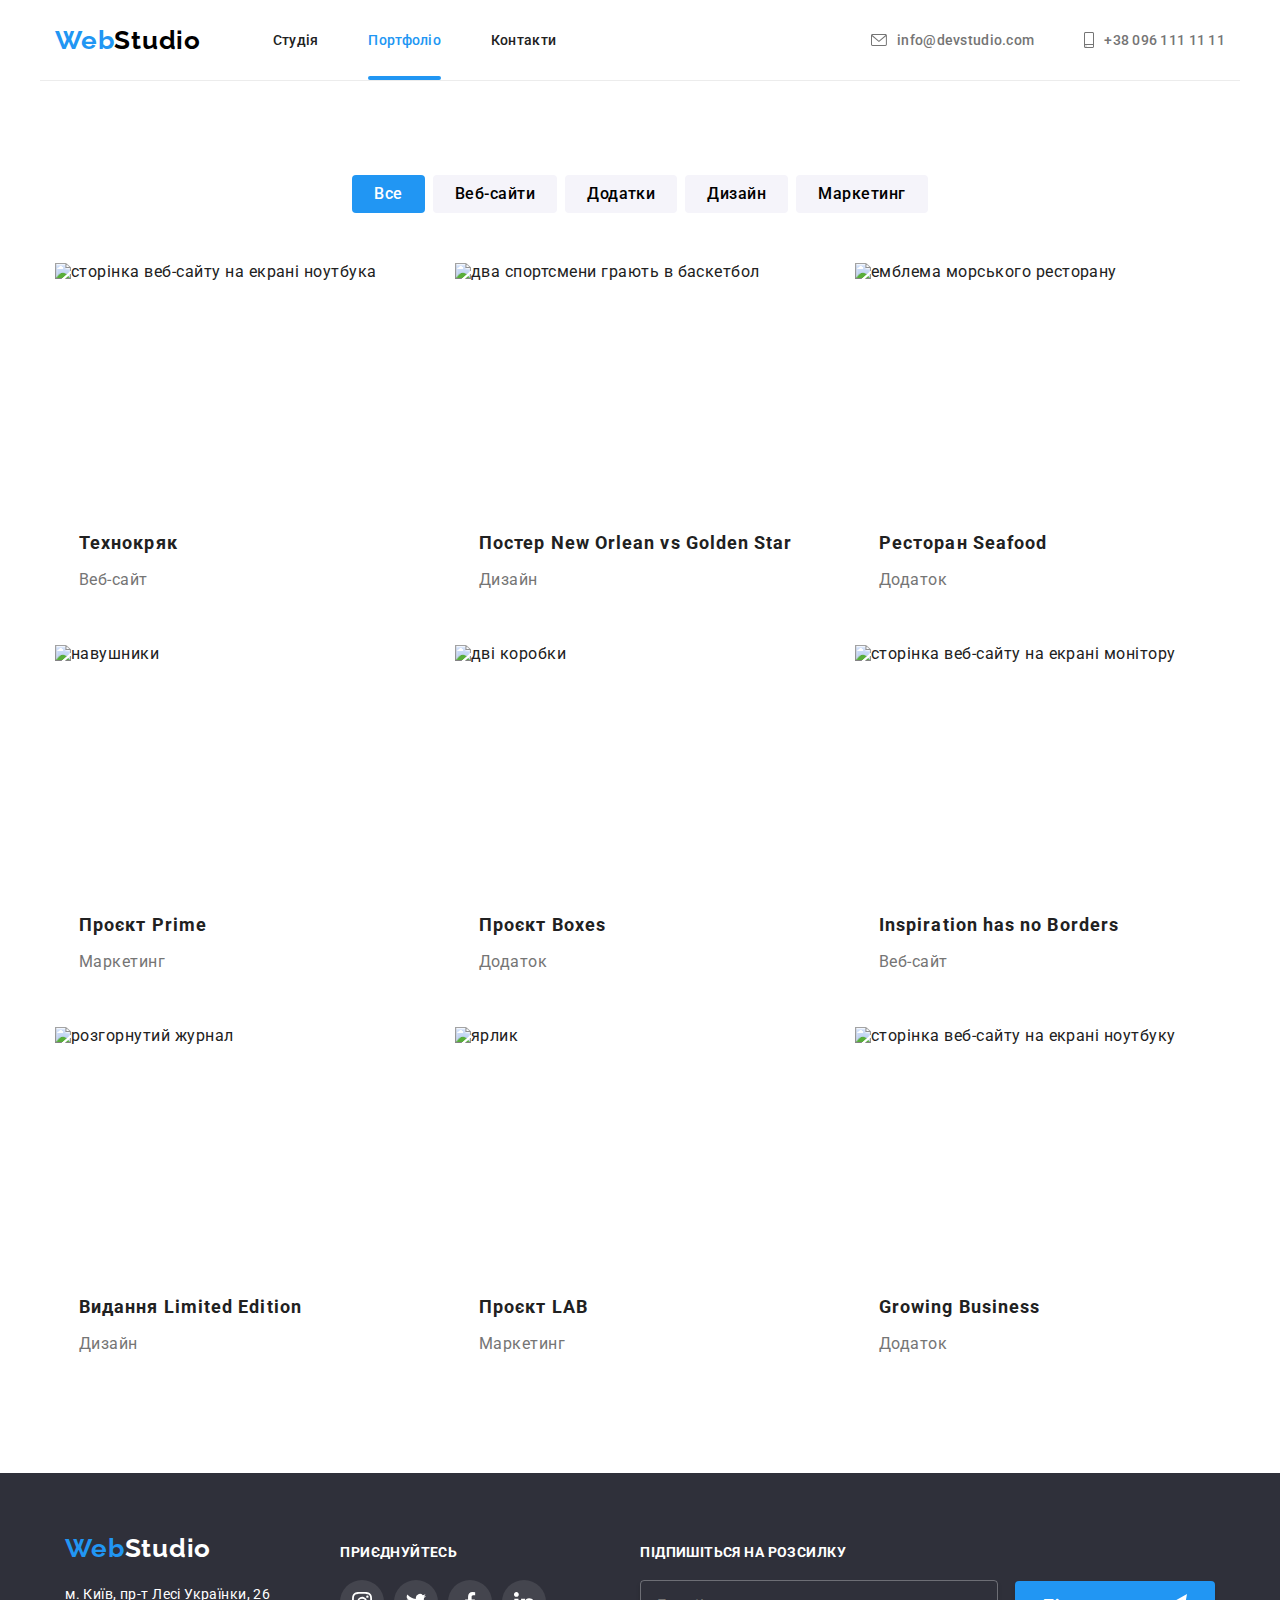
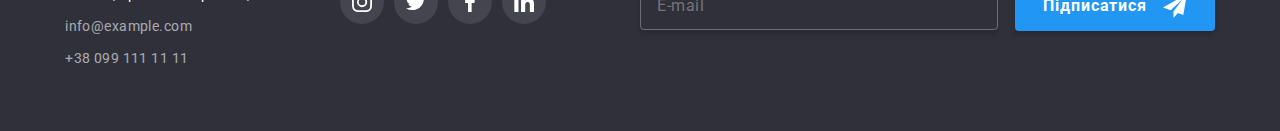
==== portfolio.html @ 99359750 "add mobile menu" ====
<!DOCTYPE html>
<html lang="uk">
  <head>
    <meta charset="UTF-8" />
    <meta http-equiv="X-UA-Compatible" content="IE=edge" />
    <meta name="viewport" content="width=device-width, initial-scale=1.0" />

    <link rel="preconnect" href="https://fonts.googleapis.com" />
    <link rel="preconnect" href="https://fonts.gstatic.com" crossorigin />
    <link
      href="https://fonts.googleapis.com/css2?family=Raleway:wght@700&family=Roboto:wght@400;500;700;900&display=swap"
      rel="stylesheet"
    />

    <link rel="stylesheet" href="./css/main.min.css" />

    <title>Portfolio</title>
  </head>

  <body>
    <header>
      <div class="container header">
        <a class="logo header__logo" href="./index.html"
          ><span class="logo__span">Web</span>Studio</a
        >

        <div class="menu-container" id="menu-container" data-menu>
          <nav class="header-nav">
            <ul class="header-nav__list">
              <li class="header-nav__item">
                <a class="header-link" href="./index.html">Студія</a>
              </li>
              <li class="header-nav__item">
                <a class="header-link header-link--current-page" href="./portfolio.html"
                  >Портфоліо</a
                >
              </li>
              <li class="header-nav__item"><a class="header-link" href="#">Контакти</a></li>
            </ul>
          </nav>

          <ul class="header-contacts">
            <li class="header-contacts__item">
              <a class="header-link header-link__header-contacts" href="mailto:info@devstudio.com">
                <svg class="header-contacts__icon" aria-hidden="true">
                  <use href="./images/icons.svg#icon-envelope"></use>
                </svg>
                info@devstudio.com</a
              >
            </li>
            <li class="header-contacts__item">
              <a class="header-link header-link__header-contacts" href="tel:+380961111111">
                <svg
                  class="header-contacts__icon header-contacts__icon--smartfone"
                  aria-hidden="true"
                >
                  <use href="./images/icons.svg#icon-smartphone"></use>
                </svg>
                +38 096 111 11 11</a
              >
            </li>
          </ul>

          <div class="header-socials">
            <a class="header-socials__link" href="https://www.instagram.com/">Instagram</a>
            <a class="header-socials__link" href="https://twitter.com/">Twitter</a>
            <a class="header-socials__link" href="https://www.facebook.com/">Facebook</a>
            <a class="header-socials__link" href="https://www.linkedin.com/">LinkedIn</a>
          </div>
        </div>

        <button
          type="button"
          class="menu-button"
          aria-label="перемикач мобільного меню"
          aria-controls="menu-container"
          aria-expanded="false"
          data-menu-button
        >
          <svg width="40" height="40">
            <use class="icon-menu" href="./images/icons.svg#icon-menu"></use>
            <use class="icon-cross" href="./images/icons.svg#icon-cross"></use>
          </svg>
        </button>
      </div>
    </header>

    <main>
      <!-- cases -->
      <section class="section cases">
        <div class="container">
          <h1 class="visually-hidden">Галерея проектів</h1>

          <ul class="btn-grid">
            <li class="btn-grid__item">
              <button class="btn btn__start" type="button">Все</button>
            </li>
            <li class="btn-grid__item">
              <button type="button" class="btn">Веб-сайти</button>
            </li>
            <li class="btn-grid__item">
              <button type="button" class="btn">Додатки</button>
            </li>
            <li class="btn-grid__item"><button type="button" class="btn">Дизайн</button></li>
            <li class="btn-grid__item">
              <button type="button" class="btn">Маркетинг</button>
            </li>
          </ul>

          <ul class="cases-grid">
            <li class="cases-grid__item">
              <a href="#" class="case__link">
                <div class="case__thumb">
                  <img
                    src="./images/cases/case-1.jpg"
                    alt="сторінка веб-сайту на екрані ноутбука"
                    width="450"
                    height="294"
                  />
                  <div class="case__description">
                    <p class="case__description-text">
                      Ресурс пропонує комплексні пропозиції з різним рівнем функціоналу та сервісів.
                      Все це дозволить відвідувачу отримати вичерпні відомості про компанію чи
                      приватну особу.
                    </p>
                  </div>
                </div>
                <h2 class="case__title">Технокряк</h2>
                <p class="case__category">Веб-сайт</p>
              </a>
            </li>

            <li class="cases-grid__item">
              <a href="#" class="case__link">
                <div class="case__thumb">
                  <img
                    src="./images/cases/case-2.jpg"
                    alt="два спортсмени грають в баскетбол"
                    width="450"
                    height="294"
                  />
                  <div class="case__description">
                    <p class="case__description-text">
                      Ресурс пропонує комплексні пропозиції з різним рівнем функціоналу та сервісів.
                      Все це дозволить відвідувачу отримати вичерпні відомості про компанію чи
                      приватну особу.
                    </p>
                  </div>
                </div>
                <h2 class="case__title">Постер New Orlean vs Golden Star</h2>
                <p class="case__category">Дизайн</p>
              </a>
            </li>

            <li class="cases-grid__item">
              <a href="#" class="case__link">
                <div class="case__thumb">
                  <img
                    src="./images/cases/case-3.jpg"
                    alt="емблема морського ресторану"
                    width="450"
                    height="294"
                  />
                  <div class="case__description">
                    <p class="case__description-text">
                      Ресурс пропонує комплексні пропозиції з різним рівнем функціоналу та сервісів.
                      Все це дозволить відвідувачу отримати вичерпні відомості про компанію чи
                      приватну особу.
                    </p>
                  </div>
                </div>
                <h2 class="case__title">Ресторан Seafood</h2>
                <p class="case__category">Додаток</p>
              </a>
            </li>

            <li class="cases-grid__item">
              <a href="#" class="case__link">
                <div class="case__thumb">
                  <img src="./images/cases/case-4.jpg" alt="навушники" width="450" height="294" />
                  <div class="case__description">
                    <p class="case__description-text">
                      Ресурс пропонує комплексні пропозиції з різним рівнем функціоналу та сервісів.
                      Все це дозволить відвідувачу отримати вичерпні відомості про компанію чи
                      приватну особу.
                    </p>
                  </div>
                </div>
                <h2 class="case__title">Проєкт Prime</h2>
                <p class="case__category">Маркетинг</p>
              </a>
            </li>

            <li class="cases-grid__item">
              <a href="#" class="case__link">
                <div class="case__thumb">
                  <img src="./images/cases/case-5.jpg" alt="дві коробки" width="450" height="294" />
                  <div class="case__description">
                    <p class="case__description-text">
                      Ресурс пропонує комплексні пропозиції з різним рівнем функціоналу та сервісів.
                      Все це дозволить відвідувачу отримати вичерпні відомості про компанію чи
                      приватну особу.
                    </p>
                  </div>
                </div>
                <h2 class="case__title">Проєкт Boxes</h2>
                <p class="case__category">Додаток</p>
              </a>
            </li>

            <li class="cases-grid__item">
              <a href="#" class="case__link">
                <div class="case__thumb">
                  <img
                    src="./images/cases/case-6.jpg"
                    alt="сторінка веб-сайту на екрані монітору"
                    width="450"
                    height="294"
                  />
                  <div class="case__description">
                    <p class="case__description-text">
                      Ресурс пропонує комплексні пропозиції з різним рівнем функціоналу та сервісів.
                      Все це дозволить відвідувачу отримати вичерпні відомості про компанію чи
                      приватну особу.
                    </p>
                  </div>
                </div>
                <h2 class="case__title">Inspiration has no Borders</h2>
                <p class="case__category">Веб-сайт</p>
              </a>
            </li>

            <li class="cases-grid__item">
              <a href="#" class="case__link">
                <div class="case__thumb">
                  <img
                    src="./images/cases/case-7.jpg"
                    alt="розгорнутий журнал"
                    width="450"
                    height="294"
                  />
                  <div class="case__description">
                    <p class="case__description-text">
                      Ресурс пропонує комплексні пропозиції з різним рівнем функціоналу та сервісів.
                      Все це дозволить відвідувачу отримати вичерпні відомості про компанію чи
                      приватну особу.
                    </p>
                  </div>
                </div>
                <h2 class="case__title">Видання Limited Edition</h2>
                <p class="case__category">Дизайн</p>
              </a>
            </li>

            <li class="cases-grid__item">
              <a href="#" class="case__link">
                <div class="case__thumb">
                  <img src="./images/cases/case-8.jpg" alt="ярлик" width="450" height="294" />
                  <div class="case__description">
                    <p class="case__description-text">
                      Ресурс пропонує комплексні пропозиції з різним рівнем функціоналу та сервісів.
                      Все це дозволить відвідувачу отримати вичерпні відомості про компанію чи
                      приватну особу.
                    </p>
                  </div>
                </div>
                <h2 class="case__title">Проєкт LAB</h2>
                <p class="case__category">Маркетинг</p>
              </a>
            </li>

            <li class="cases-grid__item">
              <a href="#" class="case__link">
                <div class="case__thumb">
                  <img
                    src="./images/cases/case-9.jpg"
                    alt="сторінка веб-сайту на екрані ноутбуку"
                    width="450"
                    height="294"
                  />
                  <div class="case__description">
                    <p class="case__description-text">
                      Ресурс пропонує комплексні пропозиції з різним рівнем функціоналу та сервісів.
                      Все це дозволить відвідувачу отримати вичерпні відомості про компанію чи
                      приватну особу.
                    </p>
                  </div>
                </div>
                <h2 class="case__title">Growing Business</h2>
                <p class="case__category">Додаток</p>
              </a>
            </li>
          </ul>
        </div>
      </section>
    </main>

    <footer class="footer">
      <div class="container footer-flex">
        <div class="footer-contacts__wrapper">
          <a class="logo footer__logo" href="./index.html"
            ><span class="logo__span">Web</span>Studio</a
          >

          <address class="footer-contacts">
            <ul class="footer-contacts__list">
              <li>
                <a
                  class="footer-contacts__link--address"
                  href="https://goo.gl/maps/piqngm7oDQpEDh6u6"
                  target="_blank"
                  rel="noopener nofollow noreferrer"
                  >м. Київ, пр-т Лесі Українки, 26</a
                >
              </li>

              <li class="footer-contacts__item">
                <a class="footer-contacts__link" href="mailto:info@example.com">info@example.com</a>
              </li>

              <li class="footer-contacts__item">
                <a class="footer-contacts__link" href="tel:+380991111111">+38 099 111 11 11</a>
              </li>
            </ul>
          </address>
        </div>

        <div>
          <p class="socials__text">приєднуйтесь</p>
          <ul class="socials">
            <li class="socials__item">
              <a href="#" class="socials__link socials__link--footer">
                <svg class="socials__icon socials__icon--footer" aria-label="instagram">
                  <use href="./images/icons.svg#icon-1-instagram"></use>
                </svg>
              </a>
            </li>

            <li class="socials__item">
              <a href="#" class="socials__link socials__link--footer">
                <svg class="socials__icon socials__icon--footer" aria-label="twitter">
                  <use href="./images/icons.svg#icon-2-twitter"></use>
                </svg>
              </a>
            </li>

            <li class="socials__item">
              <a href="#" class="socials__link socials__link--footer">
                <svg class="socials__icon socials__icon--footer" aria-label="facebook">
                  <use href="./images/icons.svg#icon-3-facebook"></use>
                </svg>
              </a>
            </li>

            <li class="socials__item">
              <a href="#" class="socials__link socials__link--footer">
                <svg class="socials__icon socials__icon--footer" aria-label="linkedin">
                  <use href="./images/icons.svg#icon-4-linkedin"></use>
                </svg>
              </a>
            </li>
          </ul>
        </div>

        <form name="signup-form" class="signup-form">
          <p class="signup-form__caption">Підпишіться на розсилку</p>
          <label>
            <input class="signup-form__input" type="email" name="email" placeholder="E-mail" />
          </label>
          <button class="signup-form__button" type="submit">
            Підписатися
            <svg class="signup-form__button-svg" width="24" height="24">
              <use href="./images/icons.svg#icon-send"></use>
            </svg>
          </button>
        </form>
      </div>
    </footer>
    <script src="./js/menu.js"></script>
  </body>
</html>
---- css/main.min.css ----
.visually-hidden{position:absolute;width:1px;height:1px;margin:-1px;border:0;padding:0;white-space:nowrap;-webkit-clip-path:inset(100%);clip-path:inset(100%);clip:rect(0 0 0 0);overflow:hidden}/*! modern-normalize v1.1.0 | MIT License | https://github.com/sindresorhus/modern-normalize */*,::before,::after{-webkit-box-sizing:border-box;box-sizing:border-box}html{line-height:1.15;-webkit-text-size-adjust:100%;-moz-tab-size:4;-o-tab-size:4;tab-size:4}body{margin:0;font-family:system-ui,-apple-system,"Segoe UI",Roboto,Helvetica,Arial,sans-serif,"Apple Color Emoji","Segoe UI Emoji"}hr{height:0;color:inherit}abbr[title]{-webkit-text-decoration:underline dotted;text-decoration:underline dotted}b,strong{font-weight:bolder}code,kbd,samp,pre{font-family:ui-monospace,SFMono-Regular,Consolas,"Liberation Mono",Menlo,monospace;font-size:1em}small{font-size:80%}sub,sup{font-size:75%;line-height:0;position:relative;vertical-align:baseline}sub{bottom:-0.25em}sup{top:-0.5em}table{text-indent:0;border-color:inherit}button,input,optgroup,select,textarea{font-family:inherit;font-size:100%;line-height:1.15;margin:0}button,select{text-transform:none}button,[type=button],[type=reset],[type=submit]{-webkit-appearance:button}::-moz-focus-inner{border-style:none;padding:0}:-moz-focusring{outline:1px dotted ButtonText}:-moz-ui-invalid{box-shadow:none}legend{padding:0}progress{vertical-align:baseline}::-webkit-inner-spin-button,::-webkit-outer-spin-button{height:auto}[type=search]{-webkit-appearance:textfield;outline-offset:-2px}::-webkit-search-decoration{-webkit-appearance:none}::-webkit-file-upload-button{-webkit-appearance:button;font:inherit}summary{display:list-item}html{-webkit-box-sizing:border-box;box-sizing:border-box}*,*::after,*::before{-webkit-box-sizing:inherit;box-sizing:inherit}h1,h2,h3,h4,h5,h6,p{margin-top:0}ul{list-style:none;padding-left:0;margin:0}a{text-decoration:none;color:inherit}img{display:block;max-width:100%;height:auto}address{font-style:normal}body{font-family:"Roboto",sans-serif;font-size:16px;font-weight:400;line-height:1.17;letter-spacing:.03em;color:#212121;background-color:#fff}.container{margin:0 auto;padding:0 15px}@media screen and (min-width: 480px){.container{width:480px}}@media screen and (min-width: 768px){.container{width:768px}}@media screen and (min-width: 1200px){.container{width:1200px}}@media screen and (max-width: 320){.container{overflow:auto}}.section{padding-top:60px;padding-bottom:60px}@media screen and (min-width: 1200px){.section{padding-top:94px;padding-bottom:94px}}.section__title{font-size:28px;font-weight:700;text-align:center;margin-bottom:50px}@media screen and (min-width: 1200px){.section__title{font-size:36px}}.backdrop{position:fixed;top:0;left:0;width:100%;height:100%;background-color:rgba(0,0,0,.2);opacity:1;-webkit-transform:scale(1);transform:scale(1);-webkit-transition:opacity 250ms cubic-bezier(0.4, 0, 0.2, 1),visibility 250ms cubic-bezier(0.4, 0, 0.2, 1),-webkit-transform 250ms cubic-bezier(0.4, 0, 0.2, 1);transition:opacity 250ms cubic-bezier(0.4, 0, 0.2, 1),visibility 250ms cubic-bezier(0.4, 0, 0.2, 1),-webkit-transform 250ms cubic-bezier(0.4, 0, 0.2, 1);transition:opacity 250ms cubic-bezier(0.4, 0, 0.2, 1),visibility 250ms cubic-bezier(0.4, 0, 0.2, 1),transform 250ms cubic-bezier(0.4, 0, 0.2, 1);transition:opacity 250ms cubic-bezier(0.4, 0, 0.2, 1),visibility 250ms cubic-bezier(0.4, 0, 0.2, 1),transform 250ms cubic-bezier(0.4, 0, 0.2, 1),-webkit-transform 250ms cubic-bezier(0.4, 0, 0.2, 1)}.backdrop.is-hidden{opacity:0;visibility:hidden;pointer-events:none;-webkit-transform:scale(0.9);transform:scale(0.9)}.modal{position:absolute;top:50%;left:50%;-webkit-transform:translate(-50%, -50%);transform:translate(-50%, -50%);height:581px;width:528px;border:1px solid rgba(0,0,0,.1);border-radius:4px;background-color:#fff}.modal__button-close{position:absolute;top:8px;right:8px;width:30px;height:30px;border:1px solid rgba(0,0,0,.1);border-radius:15px;background-color:rgba(0,0,0,0);cursor:pointer}.modal__button-close-icon{fill:#000}.modal__button-close:hover .modal__button-close-icon,.modal__button-close:focus .modal__button-close-icon{fill:#2196f3}.callback-form{padding:40px 39px 40px 41px}.callback-form__title{font-size:20px;font-weight:700;line-height:1.15;letter-spacing:.03em;text-align:center;margin-bottom:12px}.callback-form__input-label{display:block;margin-bottom:4px;font-size:12px;letter-spacing:.01em;color:#757575}.callback-form__input-wrapper{position:relative;margin-bottom:10px}.callback-form__input{display:block;height:40px;width:100%;border:1px solid rgba(33,33,33,.2);border-radius:4px;padding-left:42px;-webkit-transition:border-color 250ms cubic-bezier(0.4, 0, 0.2, 1);transition:border-color 250ms cubic-bezier(0.4, 0, 0.2, 1)}.callback-form__input:focus{border:1px solid #2196f3;outline:0}.callback-form__input:focus+.callback-form__input-icon{fill:#2196f3}.callback-form__input--textarea-comment{height:120px;width:100%;resize:none;padding:12px 16px;font-size:12px;letter-spacing:.01em;margin-bottom:20px}.callback-form__input-icon{position:absolute;top:50%;left:12px;width:18px;height:18px;-webkit-transform:translateY(-50%);transform:translateY(-50%);-webkit-transition:fill 250ms cubic-bezier(0.4, 0, 0.2, 1);transition:fill 250ms cubic-bezier(0.4, 0, 0.2, 1)}.callback-form__input-checkbox{position:absolute;width:1px;height:1px;margin:-1px;border:0;padding:0;white-space:nowrap;-webkit-clip-path:inset(100%);clip-path:inset(100%);clip:rect(0 0 0 0);overflow:hidden}.callback-form__user-consent-label{display:-webkit-box;display:-ms-flexbox;display:flex;-webkit-box-align:center;-ms-flex-align:center;align-items:center;-webkit-box-pack:center;-ms-flex-pack:center;justify-content:center;margin-bottom:30px;font-size:14px;line-height:1.71;letter-spacing:.03em}.callback-form__icon-check{display:inline-block;width:16px;height:15px;margin-right:7px;border-radius:2px;border:2px solid #212121;fill:rgba(0,0,0,0);-webkit-transition:background-color 250ms cubic-bezier(0.4, 0, 0.2, 1);transition:background-color 250ms cubic-bezier(0.4, 0, 0.2, 1)}.callback-form__input-checkbox:checked+.callback-form__icon-check{background-color:#2196f3;fill:#fff;border:0px}.callback-form__agreement-link{text-decoration:underline;color:#2196f3}.callback-form__button-submit{display:block;margin-left:auto;margin-right:auto;width:200px;height:50px;background:#2196f3;-webkit-box-shadow:0px 4px 4px rgba(0,0,0,.15);box-shadow:0px 4px 4px rgba(0,0,0,.15);border-radius:4px;border-width:0;color:#fff;font-weight:700;line-height:1.88;letter-spacing:.06em;cursor:pointer;-webkit-transition:background-color 250ms cubic-bezier(0.4, 0, 0.2, 1);transition:background-color 250ms cubic-bezier(0.4, 0, 0.2, 1)}.callback-form__button-submit:hover,.callback-form__button-submit:focus{background:#188ce8}.logo{font-family:"Raleway",sans-serif;font-weight:700;font-size:26px;letter-spacing:.03em}.logo__span{color:#2196f3}@media screen and (max-width: 1199px){.logo{font-size:24px}}.header__logo{color:#000;display:inline-block;padding-top:16px;padding-bottom:16px}.footer__logo{color:#fff}.socials{display:-webkit-box;display:-ms-flexbox;display:flex;-webkit-box-align:center;-ms-flex-align:center;align-items:center;-webkit-box-pack:center;-ms-flex-pack:center;justify-content:center;padding-bottom:30px}.socials__text{text-transform:uppercase;color:#fff;font-size:14px;font-weight:700;letter-spacing:.03em;margin-bottom:20px}.socials__item{width:44px;height:44px}.socials__item:not(:last-child){margin-right:10px}.socials__link{width:100%;height:100%;display:-webkit-box;display:-ms-flexbox;display:flex;-webkit-box-align:center;-ms-flex-align:center;align-items:center;-webkit-box-pack:center;-ms-flex-pack:center;justify-content:center;border-radius:50%;background-color:inherit;-webkit-transition-property:background-color;transition-property:background-color;-webkit-transition-duration:250ms;transition-duration:250ms;-webkit-transition-timing-function:cubic-bezier(0.4, 0, 0.2, 1);transition-timing-function:cubic-bezier(0.4, 0, 0.2, 1)}.socials__link:hover,.socials__link:focus{background-color:#2196f3}.socials__icon{width:44px;height:44px;fill:#afb1b8;-webkit-transition-property:fill;transition-property:fill;-webkit-transition-duration:250ms;transition-duration:250ms;-webkit-transition-timing-function:cubic-bezier(0.4, 0, 0.2, 1);transition-timing-function:cubic-bezier(0.4, 0, 0.2, 1)}.socials__link:hover .socials__icon,.socials__link:focus .socials__icon{fill:#fff}.socials__link--footer{background-color:rgba(255,255,255,.1)}.socials__icon--footer{fill:#fff}.header{display:-webkit-box;display:-ms-flexbox;display:flex;-webkit-box-align:center;-ms-flex-align:center;align-items:center;-webkit-box-pack:justify;-ms-flex-pack:justify;justify-content:space-between;border-bottom:1px solid #ececec;position:relative}.header-link{padding-top:32px;padding-bottom:32px;color:#212121;font-size:14px;font-weight:500;letter-spacing:.02em;-webkit-transition-property:color;transition-property:color;-webkit-transition-duration:250ms;transition-duration:250ms;-webkit-transition-timing-function:cubic-bezier(0.4, 0, 0.2, 1);transition-timing-function:cubic-bezier(0.4, 0, 0.2, 1)}.header-link:hover,.header-link:focus{color:#2196f3}.header-link--current-page{position:relative;color:#2196f3}@media screen and (min-width: 768px){.header-link{display:-webkit-box;display:-ms-flexbox;display:flex;-webkit-box-align:center;-ms-flex-align:center;align-items:center}.header-link--current-page::after{content:"";width:100%;height:4px;border-radius:2px;background-color:#2196f3;position:absolute;bottom:0;left:0}}.header-link__header-contacts{color:#757575}.header-link__header-contacts:hover .header-contacts__icon,.header-link__header-contacts:focus .header-contacts__icon{fill:#2196f3}.header-nav__list{display:-webkit-box;display:-ms-flexbox;display:flex;margin-right:90px}@media screen and (max-width: 767px){.header-nav__list{display:block;margin:0}}@media screen and (min-width: 1200px){.header-nav__list{margin-right:315px}}@media screen and (min-width: 768px){.header-nav__item+.header-nav__item{margin-left:50px}}@media screen and (max-width: 1199px)and (min-width: 768px){.header-contacts{padding-top:21px;padding-bottom:21px}.header-contacts__item:not(:last-child){margin-bottom:10px}.header-contacts .header-link{padding-top:0px;padding-bottom:0px}}@media screen and (max-width: 767px){.header-contacts{display:block}}@media screen and (min-width: 1200px){.header-contacts{display:-webkit-box;display:-ms-flexbox;display:flex}.header-contacts__item:not(:last-child){margin-right:50px}}.header-contacts__icon{width:16px;height:12px;margin-right:10px;fill:#757575}.header-contacts__icon--smartfone{width:10px;height:16px}.menu-button{position:absolute;top:50%;right:10px;-webkit-transform:translateY(-50%);transform:translateY(-50%);z-index:12;display:-webkit-inline-box;display:-ms-inline-flexbox;display:inline-flex;margin:0;padding:0;border:none;background-color:rgba(0,0,0,0)}@media screen and (min-width: 768px){.menu-button{display:none}}.menu-button .icon-cross{display:none}.menu-button.is-open .icon-cross{display:block}.menu-button.is-open .icon-menu{display:none}.menu-container{display:-webkit-box;display:-ms-flexbox;display:flex;-webkit-box-pack:justify;-ms-flex-pack:justify;justify-content:space-between}.header-socials{display:none}@media screen and (max-width: 767px){.menu-container{display:none}.menu-container.is-open{display:block;position:absolute;z-index:11;top:0;left:0;width:100%;background-color:#fff;padding:48px 40px}.header-link{font-size:40px;padding:0}.header-nav__item:nth-child(2){margin-top:32px;margin-bottom:32px}.header-nav__item:last-child{margin-bottom:306px}.header-contacts__item:nth-child(1) .header-link__header-contacts{font-size:34px;color:#2196f3}.header-contacts__item:last-child{margin-top:32px;margin-bottom:64px}.header-contacts__item:last-child .header-link__header-contacts{font-size:24px}.header-contacts__icon{display:none}.header-socials{display:inline-block}.header-socials__link{font-size:18px;font-weight:500;line-height:1.22;letter-spacing:.02em;color:#2196f3}.header-socials__link:not(:last-child){margin-right:20px}}.hero{background-color:#c4c4c4;text-align:center;padding:118px 0;min-width:320px}@media screen and (min-width: 1200px){.hero{padding:200px 0}}.hero__title{font-weight:900;font-size:26px;line-height:1.62;letter-spacing:.06em;text-align:center;text-transform:uppercase;color:#fff;width:360px;margin:0 auto;margin-bottom:30px}@media screen and (min-width: 1200px){.hero__title{font-size:44px;line-height:1.36;width:696px}}.hero__button{border-radius:4px;border-style:none;background-color:#2196f3;color:#fff;font-weight:700;line-height:1.88;letter-spacing:.06em;text-align:center;padding-top:10px;padding-bottom:10px;width:200px;cursor:pointer;-webkit-transition:background-color 250ms cubic-bezier(0.4, 0, 0.2, 1);transition:background-color 250ms cubic-bezier(0.4, 0, 0.2, 1)}@media screen and (min-width: 1200px){.hero__button{width:216px}}.hero__button:hover,.hero__button:focus{background-color:#188ce8}.advantages__title{font-size:14px;font-weight:700;text-align:center;text-transform:uppercase;margin-top:30px;margin-bottom:10px}@media screen and (min-width: 768px){.advantages__title{text-align:left}}.advantages__icon-container{padding-top:25px;padding-bottom:25px;background-color:#f5f4fa;text-align:center}.advantages__icon{width:70px;height:70px;fill:#212121}.advantages__text{font-size:14px;line-height:1.71;color:#757575;margin:0}@media screen and (min-width: 768px){.advantages-grid{display:-webkit-box;display:-ms-flexbox;display:flex;-ms-flex-wrap:wrap;flex-wrap:wrap;margin:-15px}}@media screen and (min-width: 768px){.advantages-grid__item{width:calc((100% - 60px)/2);margin:15px}}@media screen and (min-width: 1200px){.advantages-grid__item{width:calc((100% - 120px)/4)}}@media screen and (max-width: 767px){.advantages-grid__item:not(:last-child){margin-bottom:30px}}.specialization{padding-top:0}@media screen and (max-width: 1199px){.specialization{display:none}}.specialization__thumb{position:relative}.specialization__caption{position:absolute;bottom:0;left:0;width:100%;padding-top:27px;padding-bottom:27px;margin-bottom:0;text-transform:uppercase;color:#fff;background-color:rgba(47,48,58,.8);font-size:14px;font-weight:700;letter-spacing:.03em;text-align:center}.specialization-grid{display:-webkit-box;display:-ms-flexbox;display:flex}.specialization-grid__item:not(:last-child){margin-right:30px}.team{background-color:#f5f4fa}.team__member-name{font-weight:500;letter-spacing:.03em;text-align:center;padding-top:30px;margin-bottom:10px}.team__member-position{letter-spacing:.03em;text-align:center;color:#757575;margin-bottom:16px}@media screen and (min-width: 768px){.team-grid{display:-webkit-box;display:-ms-flexbox;display:flex;-ms-flex-wrap:wrap;flex-wrap:wrap;margin:-15px}}.team-grid__item{background-color:#fff;-webkit-box-shadow:0px 1px 3px rgba(0,0,0,.12),0px 1px 1px rgba(0,0,0,.14),0px 2px 1px rgba(0,0,0,.2);box-shadow:0px 1px 3px rgba(0,0,0,.12),0px 1px 1px rgba(0,0,0,.14),0px 2px 1px rgba(0,0,0,.2);border-radius:0px 0px 4px 4px}@media screen and (min-width: 768px){.team-grid__item{width:calc((100% - 60px)/2);margin:15px}}@media screen and (min-width: 1200px){.team-grid__item{width:calc((100% - 120px)/4)}}@media screen and (max-width: 767px){.team-grid__item:not(:last-child){margin-bottom:30px}}.clients__link{width:100%;height:100%;display:-webkit-box;display:-ms-flexbox;display:flex;-webkit-box-align:center;-ms-flex-align:center;align-items:center;-webkit-box-pack:center;-ms-flex-pack:center;justify-content:center;border:1px solid #afb1b8;border-radius:4px;-webkit-transition-property:border-color;transition-property:border-color;-webkit-transition-duration:250ms;transition-duration:250ms;-webkit-transition-timing-function:cubic-bezier(0.4, 0, 0.2, 1);transition-timing-function:cubic-bezier(0.4, 0, 0.2, 1)}.clients__link:hover,.clients__link:focus{border-color:#2196f3}.clients__icon{width:106px;height:60px;fill:#afb1b8;-webkit-transition-property:fill;transition-property:fill;-webkit-transition-duration:250ms;transition-duration:250ms;-webkit-transition-timing-function:cubic-bezier(0.4, 0, 0.2, 1);transition-timing-function:cubic-bezier(0.4, 0, 0.2, 1)}.clients__link:hover .clients__icon,.clients__link:focus .clients__icon{fill:#2196f3}.clients-grid{display:-webkit-box;display:-ms-flexbox;display:flex;-ms-flex-wrap:wrap;flex-wrap:wrap;margin:-15px}.clients-grid__item{height:92px;width:calc((100% - 60px)/2);margin:15px}@media screen and (min-width: 768px){.clients-grid__item{width:calc((100% - 90px)/3);margin:15px}}@media screen and (min-width: 1200px){.clients-grid__item{width:calc((100% - 180px)/6)}}.btn{border-radius:4px;background-color:#f5f4fa;font-weight:500;line-height:1.63;letter-spacing:.03em;text-align:center;cursor:pointer;border-style:none;padding:6px 22px;-webkit-transition:color 250ms cubic-bezier(0.4, 0, 0.2, 1),background-color 250ms cubic-bezier(0.4, 0, 0.2, 1),-webkit-box-shadow 250ms cubic-bezier(0.4, 0, 0.2, 1);transition:color 250ms cubic-bezier(0.4, 0, 0.2, 1),background-color 250ms cubic-bezier(0.4, 0, 0.2, 1),-webkit-box-shadow 250ms cubic-bezier(0.4, 0, 0.2, 1);transition:color 250ms cubic-bezier(0.4, 0, 0.2, 1),background-color 250ms cubic-bezier(0.4, 0, 0.2, 1),box-shadow 250ms cubic-bezier(0.4, 0, 0.2, 1);transition:color 250ms cubic-bezier(0.4, 0, 0.2, 1),background-color 250ms cubic-bezier(0.4, 0, 0.2, 1),box-shadow 250ms cubic-bezier(0.4, 0, 0.2, 1),-webkit-box-shadow 250ms cubic-bezier(0.4, 0, 0.2, 1)}.btn__start{color:#fff;background-color:#2196f3}.btn:hover,.btn:focus{color:#fff;background-color:#2196f3;-webkit-box-shadow:0px 3px 1px rgba(0,0,0,.1),0px 1px 2px rgba(0,0,0,.08),0px 2px 2px rgba(0,0,0,.12);box-shadow:0px 3px 1px rgba(0,0,0,.1),0px 1px 2px rgba(0,0,0,.08),0px 2px 2px rgba(0,0,0,.12)}.btn-grid{display:-webkit-box;display:-ms-flexbox;display:flex;-webkit-box-pack:center;-ms-flex-pack:center;justify-content:center;margin-bottom:30px}@media screen and (max-width: 767px){.btn-grid{-ms-flex-wrap:wrap;flex-wrap:wrap;-webkit-box-pack:start;-ms-flex-pack:start;justify-content:start;margin-bottom:40px}.btn-grid__item:nth-child(1){margin-bottom:15px}}@media screen and (min-width: 1200px){.btn-grid{margin-bottom:50px}}.btn-grid__item:not(:last-child){margin-right:8px}.case__link{display:block;-webkit-transition-property:-webkit-box-shadow;transition-property:-webkit-box-shadow;transition-property:box-shadow;transition-property:box-shadow, -webkit-box-shadow;-webkit-transition-duration:250ms;transition-duration:250ms;-webkit-transition-timing-function:cubic-bezier(0.4, 0, 0.2, 1);transition-timing-function:cubic-bezier(0.4, 0, 0.2, 1)}.case__link:hover,.case__link:focus{-webkit-box-shadow:0px 1px 1px rgba(0,0,0,.12),0px 4px 4px rgba(0,0,0,.06),1px 4px 6px rgba(0,0,0,.16);box-shadow:0px 1px 1px rgba(0,0,0,.12),0px 4px 4px rgba(0,0,0,.06),1px 4px 6px rgba(0,0,0,.16)}.case__title{font-size:18px;font-weight:700;line-height:2;letter-spacing:.06em;padding-top:20px;padding-left:24px;margin-bottom:4px}.case__category{line-height:1.88;letter-spacing:.03em;color:#757575;padding-bottom:20px;padding-left:24px;margin-bottom:0}.case__thumb{position:relative;overflow:hidden}.case__description{background-color:rgba(33,150,243,.9);position:absolute;-webkit-transition:-webkit-transform 250ms cubic-bezier(0.4, 0, 0.2, 1);transition:-webkit-transform 250ms cubic-bezier(0.4, 0, 0.2, 1);transition:transform 250ms cubic-bezier(0.4, 0, 0.2, 1);transition:transform 250ms cubic-bezier(0.4, 0, 0.2, 1), -webkit-transform 250ms cubic-bezier(0.4, 0, 0.2, 1)}.case__description-text{font-size:18px;line-height:1.55;color:#fff;letter-spacing:.03em;padding:63px 24px;margin-bottom:0}.case__link:hover .case__description,.case__link:focus .case__description{-webkit-transform:translatey(-100%);transform:translatey(-100%)}@media screen and (min-width: 768px){.cases-grid{display:-webkit-box;display:-ms-flexbox;display:flex;-ms-flex-wrap:wrap;flex-wrap:wrap;margin:-15px}}@media screen and (min-width: 768px){.cases-grid__item{width:calc((100% - 60px)/2);margin:15px}}@media screen and (min-width: 1200px){.cases-grid__item{width:calc((100% - 90px)/3)}}@media screen and (max-width: 767px){.cases-grid__item:not(:last-child){margin-bottom:30px}}.footer{background-color:#2f303a;padding:60px 0;text-align:center}@media screen and (min-width: 1200px){.footer{text-align:left}}@media screen and (min-width: 768px){.footer-flex{display:-webkit-box;display:-ms-flexbox;display:flex;-webkit-box-align:baseline;-ms-flex-align:baseline;align-items:baseline;-ms-flex-wrap:wrap;flex-wrap:wrap;-webkit-box-pack:center;-ms-flex-pack:center;justify-content:center}}.footer-contacts{margin-top:20px}.footer-contacts__wrapper{margin-bottom:60px}@media screen and (min-width: 768px){.footer-contacts__wrapper{margin-right:165px;margin-bottom:0}}@media screen and (min-width: 1200px){.footer-contacts__wrapper{margin-right:70px}}.footer-contacts__list{font-size:14px;line-height:1.71;letter-spacing:.03em}.footer-contacts__item{margin-top:8px}.footer-contacts__link{color:rgba(255,255,255,.6);-webkit-transition-property:color;transition-property:color;-webkit-transition-duration:250ms;transition-duration:250ms;-webkit-transition-timing-function:cubic-bezier(0.4, 0, 0.2, 1);transition-timing-function:cubic-bezier(0.4, 0, 0.2, 1)}.footer-contacts__link--address{color:#fff}.footer-contacts__link:hover,.footer-contacts__link:focus{color:#2196f3}.signup-form{margin-top:60px}@media screen and (min-width: 1200px){.signup-form{margin-left:94px;margin-top:0}}.signup-form__caption{text-transform:uppercase;color:#fff;font-size:14px;font-weight:700;letter-spacing:.03em;margin-bottom:20px}.signup-form__input{display:block;margin:0 auto;width:100%;height:50px;background-color:rgba(0,0,0,0);-webkit-box-shadow:0px 4px 4px 0px rgba(0,0,0,.15);box-shadow:0px 4px 4px 0px rgba(0,0,0,.15);border:1px solid rgba(255,255,255,.3);border-radius:4px;line-height:1.25;letter-spacing:.03em;color:#fff;padding:15px 16px;margin-bottom:20px}@media screen and (min-width: 768px){.signup-form__input{width:450px}}@media screen and (min-width: 1200px){.signup-form__input{width:358px;display:inline-block;margin-right:12px}}.signup-form__button{display:-webkit-inline-box;display:-ms-inline-flexbox;display:inline-flex;-webkit-box-align:center;-ms-flex-align:center;align-items:center;-webkit-box-pack:justify;-ms-flex-pack:justify;justify-content:space-between;width:200px;height:50px;text-align:center;padding:10px 28px;background:#2196f3;-webkit-box-shadow:0px 4px 4px rgba(0,0,0,.15);box-shadow:0px 4px 4px rgba(0,0,0,.15);border-radius:4px;border:none;font-weight:700;line-height:1.88;letter-spacing:.06em;color:#fff;-webkit-transition:background-color 250ms cubic-bezier(0.4, 0, 0.2, 1);transition:background-color 250ms cubic-bezier(0.4, 0, 0.2, 1)}.signup-form__button:hover,.signup-form__button:focus{background:#188ce8}.signup-form__button-svg{fill:#fff}.footer .socials{padding-bottom:0}/*# sourceMappingURL=main.min.css.map */
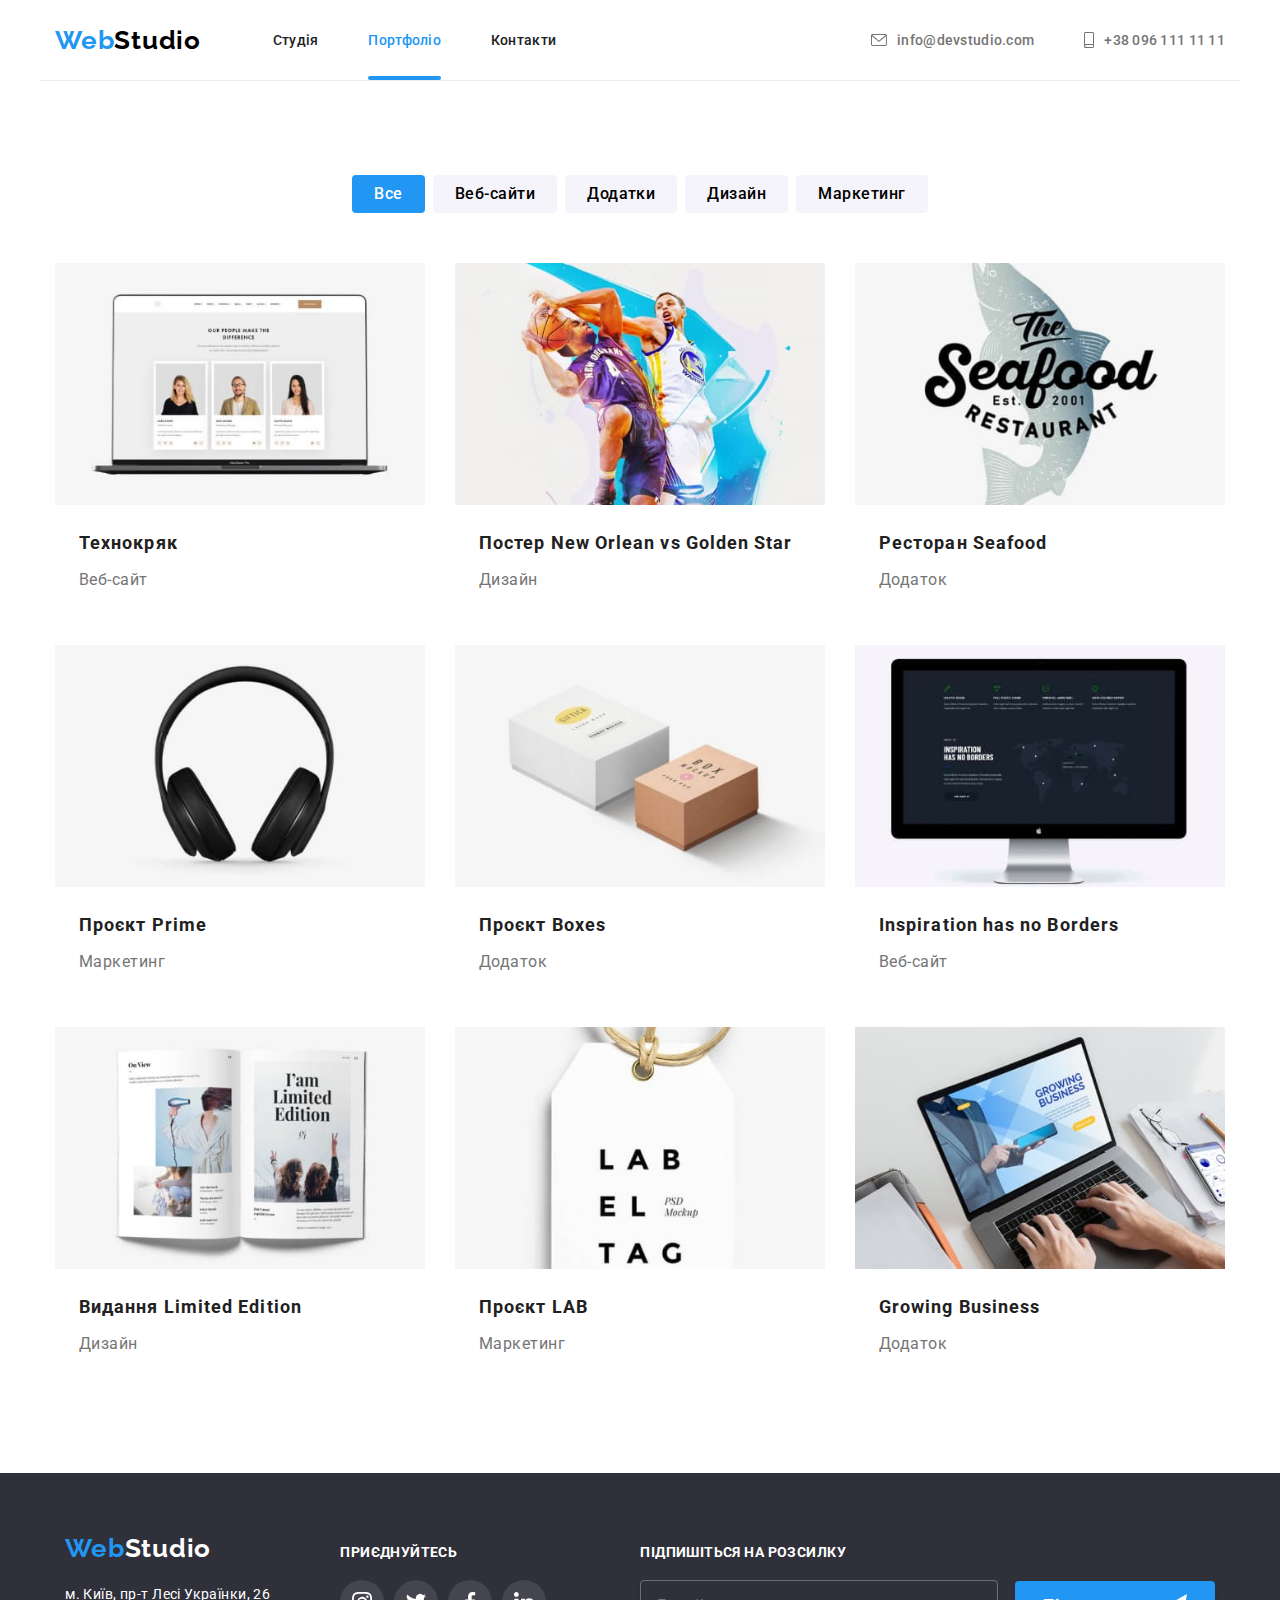
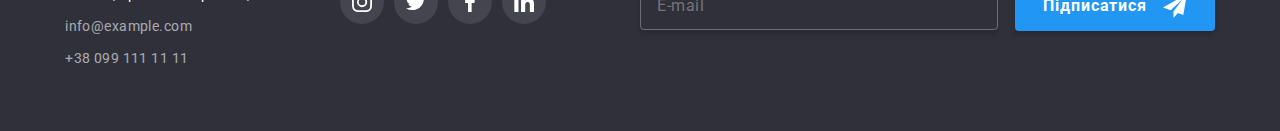
==== commit b3d3676b: "made img adaptive" ====
--- a/portfolio.html
+++ b/portfolio.html
@@ -112,7 +112,12 @@
               <a href="#" class="case__link">
                 <div class="case__thumb">
                   <img
-                    src="./images/cases/case-1.jpg"
+                    srcset="
+                      ./images/cases/case-1-450.jpg     1x,
+                      ./images/cases/case-1-900@2x.jpg  2x,
+                      ./images/cases/case-1-1350@3x.jpg 3x
+                    "
+                    src="./images/cases/case-1-450.jpg"
                     alt="сторінка веб-сайту на екрані ноутбука"
                     width="450"
                     height="294"
@@ -134,7 +139,12 @@
               <a href="#" class="case__link">
                 <div class="case__thumb">
                   <img
-                    src="./images/cases/case-2.jpg"
+                    srcset="
+                      ./images/cases/case-2-450.jpg     1x,
+                      ./images/cases/case-2-900@2x.jpg  2x,
+                      ./images/cases/case-2-1350@3x.jpg 3x
+                    "
+                    src="./images/cases/case-2-450.jpg"
                     alt="два спортсмени грають в баскетбол"
                     width="450"
                     height="294"
@@ -156,7 +166,12 @@
               <a href="#" class="case__link">
                 <div class="case__thumb">
                   <img
-                    src="./images/cases/case-3.jpg"
+                    srcset="
+                      ./images/cases/case-3-450.jpg     1x,
+                      ./images/cases/case-3-900@2x.jpg  2x,
+                      ./images/cases/case-3-1350@3x.jpg 3x
+                    "
+                    src="./images/cases/case-3-450.jpg"
                     alt="емблема морського ресторану"
                     width="450"
                     height="294"
@@ -177,7 +192,17 @@
             <li class="cases-grid__item">
               <a href="#" class="case__link">
                 <div class="case__thumb">
-                  <img src="./images/cases/case-4.jpg" alt="навушники" width="450" height="294" />
+                  <img
+                    srcset="
+                      ./images/cases/case-4-450.jpg     1x,
+                      ./images/cases/case-4-900@2x.jpg  2x,
+                      ./images/cases/case-4-1350@3x.jpg 3x
+                    "
+                    src="./images/cases/case-4-450.jpg"
+                    alt="навушники"
+                    width="450"
+                    height="294"
+                  />
                   <div class="case__description">
                     <p class="case__description-text">
                       Ресурс пропонує комплексні пропозиції з різним рівнем функціоналу та сервісів.
@@ -194,7 +219,17 @@
             <li class="cases-grid__item">
               <a href="#" class="case__link">
                 <div class="case__thumb">
-                  <img src="./images/cases/case-5.jpg" alt="дві коробки" width="450" height="294" />
+                  <img
+                    srcset="
+                      ./images/cases/case-5-450.jpg     1x,
+                      ./images/cases/case-5-900@2x.jpg  2x,
+                      ./images/cases/case-5-1350@3x.jpg 3x
+                    "
+                    src="./images/cases/case-5-450.jpg"
+                    alt="дві коробки"
+                    width="450"
+                    height="294"
+                  />
                   <div class="case__description">
                     <p class="case__description-text">
                       Ресурс пропонує комплексні пропозиції з різним рівнем функціоналу та сервісів.
@@ -212,7 +247,12 @@
               <a href="#" class="case__link">
                 <div class="case__thumb">
                   <img
-                    src="./images/cases/case-6.jpg"
+                    srcset="
+                      ./images/cases/case-6-450.jpg     1x,
+                      ./images/cases/case-6-900@2x.jpg  2x,
+                      ./images/cases/case-6-1350@3x.jpg 3x
+                    "
+                    src="./images/cases/case-6-450.jpg"
                     alt="сторінка веб-сайту на екрані монітору"
                     width="450"
                     height="294"
@@ -234,7 +274,12 @@
               <a href="#" class="case__link">
                 <div class="case__thumb">
                   <img
-                    src="./images/cases/case-7.jpg"
+                    srcset="
+                      ./images/cases/case-7-450.jpg     1x,
+                      ./images/cases/case-7-900@2x.jpg  2x,
+                      ./images/cases/case-7-1350@3x.jpg 3x
+                    "
+                    src="./images/cases/case-7-450.jpg"
                     alt="розгорнутий журнал"
                     width="450"
                     height="294"
@@ -255,7 +300,17 @@
             <li class="cases-grid__item">
               <a href="#" class="case__link">
                 <div class="case__thumb">
-                  <img src="./images/cases/case-8.jpg" alt="ярлик" width="450" height="294" />
+                  <img
+                    srcset="
+                      ./images/cases/case-8-450.jpg     1x,
+                      ./images/cases/case-8-900@2x.jpg  2x,
+                      ./images/cases/case-8-1350@3x.jpg 3x
+                    "
+                    src="./images/cases/case-8-450.jpg"
+                    alt="ярлик"
+                    width="450"
+                    height="294"
+                  />
                   <div class="case__description">
                     <p class="case__description-text">
                       Ресурс пропонує комплексні пропозиції з різним рівнем функціоналу та сервісів.
@@ -273,7 +328,12 @@
               <a href="#" class="case__link">
                 <div class="case__thumb">
                   <img
-                    src="./images/cases/case-9.jpg"
+                    srcset="
+                      ./images/cases/case-9-450.jpg     1x,
+                      ./images/cases/case-9-900@2x.jpg  2x,
+                      ./images/cases/case-9-1350@3x.jpg 3x
+                    "
+                    src="./images/cases/case-9-450.jpg"
                     alt="сторінка веб-сайту на екрані ноутбуку"
                     width="450"
                     height="294"
--- a/css/main.min.css
+++ b/css/main.min.css
@@ -1 +1 @@
-.visually-hidden{position:absolute;width:1px;height:1px;margin:-1px;border:0;padding:0;white-space:nowrap;-webkit-clip-path:inset(100%);clip-path:inset(100%);clip:rect(0 0 0 0);overflow:hidden}/*! modern-normalize v1.1.0 | MIT License | https://github.com/sindresorhus/modern-normalize */*,::before,::after{-webkit-box-sizing:border-box;box-sizing:border-box}html{line-height:1.15;-webkit-text-size-adjust:100%;-moz-tab-size:4;-o-tab-size:4;tab-size:4}body{margin:0;font-family:system-ui,-apple-system,"Segoe UI",Roboto,Helvetica,Arial,sans-serif,"Apple Color Emoji","Segoe UI Emoji"}hr{height:0;color:inherit}abbr[title]{-webkit-text-decoration:underline dotted;text-decoration:underline dotted}b,strong{font-weight:bolder}code,kbd,samp,pre{font-family:ui-monospace,SFMono-Regular,Consolas,"Liberation Mono",Menlo,monospace;font-size:1em}small{font-size:80%}sub,sup{font-size:75%;line-height:0;position:relative;vertical-align:baseline}sub{bottom:-0.25em}sup{top:-0.5em}table{text-indent:0;border-color:inherit}button,input,optgroup,select,textarea{font-family:inherit;font-size:100%;line-height:1.15;margin:0}button,select{text-transform:none}button,[type=button],[type=reset],[type=submit]{-webkit-appearance:button}::-moz-focus-inner{border-style:none;padding:0}:-moz-focusring{outline:1px dotted ButtonText}:-moz-ui-invalid{box-shadow:none}legend{padding:0}progress{vertical-align:baseline}::-webkit-inner-spin-button,::-webkit-outer-spin-button{height:auto}[type=search]{-webkit-appearance:textfield;outline-offset:-2px}::-webkit-search-decoration{-webkit-appearance:none}::-webkit-file-upload-button{-webkit-appearance:button;font:inherit}summary{display:list-item}html{-webkit-box-sizing:border-box;box-sizing:border-box}*,*::after,*::before{-webkit-box-sizing:inherit;box-sizing:inherit}h1,h2,h3,h4,h5,h6,p{margin-top:0}ul{list-style:none;padding-left:0;margin:0}a{text-decoration:none;color:inherit}img{display:block;max-width:100%;height:auto}address{font-style:normal}body{font-family:"Roboto",sans-serif;font-size:16px;font-weight:400;line-height:1.17;letter-spacing:.03em;color:#212121;background-color:#fff}.container{margin:0 auto;padding:0 15px}@media screen and (min-width: 480px){.container{width:480px}}@media screen and (min-width: 768px){.container{width:768px}}@media screen and (min-width: 1200px){.container{width:1200px}}@media screen and (max-width: 320){.container{overflow:auto}}.section{padding-top:60px;padding-bottom:60px}@media screen and (min-width: 1200px){.section{padding-top:94px;padding-bottom:94px}}.section__title{font-size:28px;font-weight:700;text-align:center;margin-bottom:50px}@media screen and (min-width: 1200px){.section__title{font-size:36px}}.backdrop{position:fixed;top:0;left:0;width:100%;height:100%;background-color:rgba(0,0,0,.2);opacity:1;-webkit-transform:scale(1);transform:scale(1);-webkit-transition:opacity 250ms cubic-bezier(0.4, 0, 0.2, 1),visibility 250ms cubic-bezier(0.4, 0, 0.2, 1),-webkit-transform 250ms cubic-bezier(0.4, 0, 0.2, 1);transition:opacity 250ms cubic-bezier(0.4, 0, 0.2, 1),visibility 250ms cubic-bezier(0.4, 0, 0.2, 1),-webkit-transform 250ms cubic-bezier(0.4, 0, 0.2, 1);transition:opacity 250ms cubic-bezier(0.4, 0, 0.2, 1),visibility 250ms cubic-bezier(0.4, 0, 0.2, 1),transform 250ms cubic-bezier(0.4, 0, 0.2, 1);transition:opacity 250ms cubic-bezier(0.4, 0, 0.2, 1),visibility 250ms cubic-bezier(0.4, 0, 0.2, 1),transform 250ms cubic-bezier(0.4, 0, 0.2, 1),-webkit-transform 250ms cubic-bezier(0.4, 0, 0.2, 1)}.backdrop.is-hidden{opacity:0;visibility:hidden;pointer-events:none;-webkit-transform:scale(0.9);transform:scale(0.9)}.modal{position:absolute;top:50%;left:50%;-webkit-transform:translate(-50%, -50%);transform:translate(-50%, -50%);height:581px;width:528px;border:1px solid rgba(0,0,0,.1);border-radius:4px;background-color:#fff}.modal__button-close{position:absolute;top:8px;right:8px;width:30px;height:30px;border:1px solid rgba(0,0,0,.1);border-radius:15px;background-color:rgba(0,0,0,0);cursor:pointer}.modal__button-close-icon{fill:#000}.modal__button-close:hover .modal__button-close-icon,.modal__button-close:focus .modal__button-close-icon{fill:#2196f3}.callback-form{padding:40px 39px 40px 41px}.callback-form__title{font-size:20px;font-weight:700;line-height:1.15;letter-spacing:.03em;text-align:center;margin-bottom:12px}.callback-form__input-label{display:block;margin-bottom:4px;font-size:12px;letter-spacing:.01em;color:#757575}.callback-form__input-wrapper{position:relative;margin-bottom:10px}.callback-form__input{display:block;height:40px;width:100%;border:1px solid rgba(33,33,33,.2);border-radius:4px;padding-left:42px;-webkit-transition:border-color 250ms cubic-bezier(0.4, 0, 0.2, 1);transition:border-color 250ms cubic-bezier(0.4, 0, 0.2, 1)}.callback-form__input:focus{border:1px solid #2196f3;outline:0}.callback-form__input:focus+.callback-form__input-icon{fill:#2196f3}.callback-form__input--textarea-comment{height:120px;width:100%;resize:none;padding:12px 16px;font-size:12px;letter-spacing:.01em;margin-bottom:20px}.callback-form__input-icon{position:absolute;top:50%;left:12px;width:18px;height:18px;-webkit-transform:translateY(-50%);transform:translateY(-50%);-webkit-transition:fill 250ms cubic-bezier(0.4, 0, 0.2, 1);transition:fill 250ms cubic-bezier(0.4, 0, 0.2, 1)}.callback-form__input-checkbox{position:absolute;width:1px;height:1px;margin:-1px;border:0;padding:0;white-space:nowrap;-webkit-clip-path:inset(100%);clip-path:inset(100%);clip:rect(0 0 0 0);overflow:hidden}.callback-form__user-consent-label{display:-webkit-box;display:-ms-flexbox;display:flex;-webkit-box-align:center;-ms-flex-align:center;align-items:center;-webkit-box-pack:center;-ms-flex-pack:center;justify-content:center;margin-bottom:30px;font-size:14px;line-height:1.71;letter-spacing:.03em}.callback-form__icon-check{display:inline-block;width:16px;height:15px;margin-right:7px;border-radius:2px;border:2px solid #212121;fill:rgba(0,0,0,0);-webkit-transition:background-color 250ms cubic-bezier(0.4, 0, 0.2, 1);transition:background-color 250ms cubic-bezier(0.4, 0, 0.2, 1)}.callback-form__input-checkbox:checked+.callback-form__icon-check{background-color:#2196f3;fill:#fff;border:0px}.callback-form__agreement-link{text-decoration:underline;color:#2196f3}.callback-form__button-submit{display:block;margin-left:auto;margin-right:auto;width:200px;height:50px;background:#2196f3;-webkit-box-shadow:0px 4px 4px rgba(0,0,0,.15);box-shadow:0px 4px 4px rgba(0,0,0,.15);border-radius:4px;border-width:0;color:#fff;font-weight:700;line-height:1.88;letter-spacing:.06em;cursor:pointer;-webkit-transition:background-color 250ms cubic-bezier(0.4, 0, 0.2, 1);transition:background-color 250ms cubic-bezier(0.4, 0, 0.2, 1)}.callback-form__button-submit:hover,.callback-form__button-submit:focus{background:#188ce8}.logo{font-family:"Raleway",sans-serif;font-weight:700;font-size:26px;letter-spacing:.03em}.logo__span{color:#2196f3}@media screen and (max-width: 1199px){.logo{font-size:24px}}.header__logo{color:#000;display:inline-block;padding-top:16px;padding-bottom:16px}.footer__logo{color:#fff}.socials{display:-webkit-box;display:-ms-flexbox;display:flex;-webkit-box-align:center;-ms-flex-align:center;align-items:center;-webkit-box-pack:center;-ms-flex-pack:center;justify-content:center;padding-bottom:30px}.socials__text{text-transform:uppercase;color:#fff;font-size:14px;font-weight:700;letter-spacing:.03em;margin-bottom:20px}.socials__item{width:44px;height:44px}.socials__item:not(:last-child){margin-right:10px}.socials__link{width:100%;height:100%;display:-webkit-box;display:-ms-flexbox;display:flex;-webkit-box-align:center;-ms-flex-align:center;align-items:center;-webkit-box-pack:center;-ms-flex-pack:center;justify-content:center;border-radius:50%;background-color:inherit;-webkit-transition-property:background-color;transition-property:background-color;-webkit-transition-duration:250ms;transition-duration:250ms;-webkit-transition-timing-function:cubic-bezier(0.4, 0, 0.2, 1);transition-timing-function:cubic-bezier(0.4, 0, 0.2, 1)}.socials__link:hover,.socials__link:focus{background-color:#2196f3}.socials__icon{width:44px;height:44px;fill:#afb1b8;-webkit-transition-property:fill;transition-property:fill;-webkit-transition-duration:250ms;transition-duration:250ms;-webkit-transition-timing-function:cubic-bezier(0.4, 0, 0.2, 1);transition-timing-function:cubic-bezier(0.4, 0, 0.2, 1)}.socials__link:hover .socials__icon,.socials__link:focus .socials__icon{fill:#fff}.socials__link--footer{background-color:rgba(255,255,255,.1)}.socials__icon--footer{fill:#fff}.header{display:-webkit-box;display:-ms-flexbox;display:flex;-webkit-box-align:center;-ms-flex-align:center;align-items:center;-webkit-box-pack:justify;-ms-flex-pack:justify;justify-content:space-between;border-bottom:1px solid #ececec;position:relative}.header-link{padding-top:32px;padding-bottom:32px;color:#212121;font-size:14px;font-weight:500;letter-spacing:.02em;-webkit-transition-property:color;transition-property:color;-webkit-transition-duration:250ms;transition-duration:250ms;-webkit-transition-timing-function:cubic-bezier(0.4, 0, 0.2, 1);transition-timing-function:cubic-bezier(0.4, 0, 0.2, 1)}.header-link:hover,.header-link:focus{color:#2196f3}.header-link--current-page{position:relative;color:#2196f3}@media screen and (min-width: 768px){.header-link{display:-webkit-box;display:-ms-flexbox;display:flex;-webkit-box-align:center;-ms-flex-align:center;align-items:center}.header-link--current-page::after{content:"";width:100%;height:4px;border-radius:2px;background-color:#2196f3;position:absolute;bottom:0;left:0}}.header-link__header-contacts{color:#757575}.header-link__header-contacts:hover .header-contacts__icon,.header-link__header-contacts:focus .header-contacts__icon{fill:#2196f3}.header-nav__list{display:-webkit-box;display:-ms-flexbox;display:flex;margin-right:90px}@media screen and (max-width: 767px){.header-nav__list{display:block;margin:0}}@media screen and (min-width: 1200px){.header-nav__list{margin-right:315px}}@media screen and (min-width: 768px){.header-nav__item+.header-nav__item{margin-left:50px}}@media screen and (max-width: 1199px)and (min-width: 768px){.header-contacts{padding-top:21px;padding-bottom:21px}.header-contacts__item:not(:last-child){margin-bottom:10px}.header-contacts .header-link{padding-top:0px;padding-bottom:0px}}@media screen and (max-width: 767px){.header-contacts{display:block}}@media screen and (min-width: 1200px){.header-contacts{display:-webkit-box;display:-ms-flexbox;display:flex}.header-contacts__item:not(:last-child){margin-right:50px}}.header-contacts__icon{width:16px;height:12px;margin-right:10px;fill:#757575}.header-contacts__icon--smartfone{width:10px;height:16px}.menu-button{position:absolute;top:50%;right:10px;-webkit-transform:translateY(-50%);transform:translateY(-50%);z-index:12;display:-webkit-inline-box;display:-ms-inline-flexbox;display:inline-flex;margin:0;padding:0;border:none;background-color:rgba(0,0,0,0)}@media screen and (min-width: 768px){.menu-button{display:none}}.menu-button .icon-cross{display:none}.menu-button.is-open .icon-cross{display:block}.menu-button.is-open .icon-menu{display:none}.menu-container{display:-webkit-box;display:-ms-flexbox;display:flex;-webkit-box-pack:justify;-ms-flex-pack:justify;justify-content:space-between}.header-socials{display:none}@media screen and (max-width: 767px){.menu-container{display:none}.menu-container.is-open{display:block;position:absolute;z-index:11;top:0;left:0;width:100%;background-color:#fff;padding:48px 40px}.header-link{font-size:40px;padding:0}.header-nav__item:nth-child(2){margin-top:32px;margin-bottom:32px}.header-nav__item:last-child{margin-bottom:306px}.header-contacts__item:nth-child(1) .header-link__header-contacts{font-size:34px;color:#2196f3}.header-contacts__item:last-child{margin-top:32px;margin-bottom:64px}.header-contacts__item:last-child .header-link__header-contacts{font-size:24px}.header-contacts__icon{display:none}.header-socials{display:inline-block}.header-socials__link{font-size:18px;font-weight:500;line-height:1.22;letter-spacing:.02em;color:#2196f3}.header-socials__link:not(:last-child){margin-right:20px}}.hero{background-color:#c4c4c4;text-align:center;padding:118px 0;min-width:320px}@media screen and (min-width: 1200px){.hero{padding:200px 0}}.hero__title{font-weight:900;font-size:26px;line-height:1.62;letter-spacing:.06em;text-align:center;text-transform:uppercase;color:#fff;width:360px;margin:0 auto;margin-bottom:30px}@media screen and (min-width: 1200px){.hero__title{font-size:44px;line-height:1.36;width:696px}}.hero__button{border-radius:4px;border-style:none;background-color:#2196f3;color:#fff;font-weight:700;line-height:1.88;letter-spacing:.06em;text-align:center;padding-top:10px;padding-bottom:10px;width:200px;cursor:pointer;-webkit-transition:background-color 250ms cubic-bezier(0.4, 0, 0.2, 1);transition:background-color 250ms cubic-bezier(0.4, 0, 0.2, 1)}@media screen and (min-width: 1200px){.hero__button{width:216px}}.hero__button:hover,.hero__button:focus{background-color:#188ce8}.advantages__title{font-size:14px;font-weight:700;text-align:center;text-transform:uppercase;margin-top:30px;margin-bottom:10px}@media screen and (min-width: 768px){.advantages__title{text-align:left}}.advantages__icon-container{padding-top:25px;padding-bottom:25px;background-color:#f5f4fa;text-align:center}.advantages__icon{width:70px;height:70px;fill:#212121}.advantages__text{font-size:14px;line-height:1.71;color:#757575;margin:0}@media screen and (min-width: 768px){.advantages-grid{display:-webkit-box;display:-ms-flexbox;display:flex;-ms-flex-wrap:wrap;flex-wrap:wrap;margin:-15px}}@media screen and (min-width: 768px){.advantages-grid__item{width:calc((100% - 60px)/2);margin:15px}}@media screen and (min-width: 1200px){.advantages-grid__item{width:calc((100% - 120px)/4)}}@media screen and (max-width: 767px){.advantages-grid__item:not(:last-child){margin-bottom:30px}}.specialization{padding-top:0}@media screen and (max-width: 1199px){.specialization{display:none}}.specialization__thumb{position:relative}.specialization__caption{position:absolute;bottom:0;left:0;width:100%;padding-top:27px;padding-bottom:27px;margin-bottom:0;text-transform:uppercase;color:#fff;background-color:rgba(47,48,58,.8);font-size:14px;font-weight:700;letter-spacing:.03em;text-align:center}.specialization-grid{display:-webkit-box;display:-ms-flexbox;display:flex}.specialization-grid__item:not(:last-child){margin-right:30px}.team{background-color:#f5f4fa}.team__member-name{font-weight:500;letter-spacing:.03em;text-align:center;padding-top:30px;margin-bottom:10px}.team__member-position{letter-spacing:.03em;text-align:center;color:#757575;margin-bottom:16px}@media screen and (min-width: 768px){.team-grid{display:-webkit-box;display:-ms-flexbox;display:flex;-ms-flex-wrap:wrap;flex-wrap:wrap;margin:-15px}}.team-grid__item{background-color:#fff;-webkit-box-shadow:0px 1px 3px rgba(0,0,0,.12),0px 1px 1px rgba(0,0,0,.14),0px 2px 1px rgba(0,0,0,.2);box-shadow:0px 1px 3px rgba(0,0,0,.12),0px 1px 1px rgba(0,0,0,.14),0px 2px 1px rgba(0,0,0,.2);border-radius:0px 0px 4px 4px}@media screen and (min-width: 768px){.team-grid__item{width:calc((100% - 60px)/2);margin:15px}}@media screen and (min-width: 1200px){.team-grid__item{width:calc((100% - 120px)/4)}}@media screen and (max-width: 767px){.team-grid__item:not(:last-child){margin-bottom:30px}}.clients__link{width:100%;height:100%;display:-webkit-box;display:-ms-flexbox;display:flex;-webkit-box-align:center;-ms-flex-align:center;align-items:center;-webkit-box-pack:center;-ms-flex-pack:center;justify-content:center;border:1px solid #afb1b8;border-radius:4px;-webkit-transition-property:border-color;transition-property:border-color;-webkit-transition-duration:250ms;transition-duration:250ms;-webkit-transition-timing-function:cubic-bezier(0.4, 0, 0.2, 1);transition-timing-function:cubic-bezier(0.4, 0, 0.2, 1)}.clients__link:hover,.clients__link:focus{border-color:#2196f3}.clients__icon{width:106px;height:60px;fill:#afb1b8;-webkit-transition-property:fill;transition-property:fill;-webkit-transition-duration:250ms;transition-duration:250ms;-webkit-transition-timing-function:cubic-bezier(0.4, 0, 0.2, 1);transition-timing-function:cubic-bezier(0.4, 0, 0.2, 1)}.clients__link:hover .clients__icon,.clients__link:focus .clients__icon{fill:#2196f3}.clients-grid{display:-webkit-box;display:-ms-flexbox;display:flex;-ms-flex-wrap:wrap;flex-wrap:wrap;margin:-15px}.clients-grid__item{height:92px;width:calc((100% - 60px)/2);margin:15px}@media screen and (min-width: 768px){.clients-grid__item{width:calc((100% - 90px)/3);margin:15px}}@media screen and (min-width: 1200px){.clients-grid__item{width:calc((100% - 180px)/6)}}.btn{border-radius:4px;background-color:#f5f4fa;font-weight:500;line-height:1.63;letter-spacing:.03em;text-align:center;cursor:pointer;border-style:none;padding:6px 22px;-webkit-transition:color 250ms cubic-bezier(0.4, 0, 0.2, 1),background-color 250ms cubic-bezier(0.4, 0, 0.2, 1),-webkit-box-shadow 250ms cubic-bezier(0.4, 0, 0.2, 1);transition:color 250ms cubic-bezier(0.4, 0, 0.2, 1),background-color 250ms cubic-bezier(0.4, 0, 0.2, 1),-webkit-box-shadow 250ms cubic-bezier(0.4, 0, 0.2, 1);transition:color 250ms cubic-bezier(0.4, 0, 0.2, 1),background-color 250ms cubic-bezier(0.4, 0, 0.2, 1),box-shadow 250ms cubic-bezier(0.4, 0, 0.2, 1);transition:color 250ms cubic-bezier(0.4, 0, 0.2, 1),background-color 250ms cubic-bezier(0.4, 0, 0.2, 1),box-shadow 250ms cubic-bezier(0.4, 0, 0.2, 1),-webkit-box-shadow 250ms cubic-bezier(0.4, 0, 0.2, 1)}.btn__start{color:#fff;background-color:#2196f3}.btn:hover,.btn:focus{color:#fff;background-color:#2196f3;-webkit-box-shadow:0px 3px 1px rgba(0,0,0,.1),0px 1px 2px rgba(0,0,0,.08),0px 2px 2px rgba(0,0,0,.12);box-shadow:0px 3px 1px rgba(0,0,0,.1),0px 1px 2px rgba(0,0,0,.08),0px 2px 2px rgba(0,0,0,.12)}.btn-grid{display:-webkit-box;display:-ms-flexbox;display:flex;-webkit-box-pack:center;-ms-flex-pack:center;justify-content:center;margin-bottom:30px}@media screen and (max-width: 767px){.btn-grid{-ms-flex-wrap:wrap;flex-wrap:wrap;-webkit-box-pack:start;-ms-flex-pack:start;justify-content:start;margin-bottom:40px}.btn-grid__item:nth-child(1){margin-bottom:15px}}@media screen and (min-width: 1200px){.btn-grid{margin-bottom:50px}}.btn-grid__item:not(:last-child){margin-right:8px}.case__link{display:block;-webkit-transition-property:-webkit-box-shadow;transition-property:-webkit-box-shadow;transition-property:box-shadow;transition-property:box-shadow, -webkit-box-shadow;-webkit-transition-duration:250ms;transition-duration:250ms;-webkit-transition-timing-function:cubic-bezier(0.4, 0, 0.2, 1);transition-timing-function:cubic-bezier(0.4, 0, 0.2, 1)}.case__link:hover,.case__link:focus{-webkit-box-shadow:0px 1px 1px rgba(0,0,0,.12),0px 4px 4px rgba(0,0,0,.06),1px 4px 6px rgba(0,0,0,.16);box-shadow:0px 1px 1px rgba(0,0,0,.12),0px 4px 4px rgba(0,0,0,.06),1px 4px 6px rgba(0,0,0,.16)}.case__title{font-size:18px;font-weight:700;line-height:2;letter-spacing:.06em;padding-top:20px;padding-left:24px;margin-bottom:4px}.case__category{line-height:1.88;letter-spacing:.03em;color:#757575;padding-bottom:20px;padding-left:24px;margin-bottom:0}.case__thumb{position:relative;overflow:hidden}.case__description{background-color:rgba(33,150,243,.9);position:absolute;-webkit-transition:-webkit-transform 250ms cubic-bezier(0.4, 0, 0.2, 1);transition:-webkit-transform 250ms cubic-bezier(0.4, 0, 0.2, 1);transition:transform 250ms cubic-bezier(0.4, 0, 0.2, 1);transition:transform 250ms cubic-bezier(0.4, 0, 0.2, 1), -webkit-transform 250ms cubic-bezier(0.4, 0, 0.2, 1)}.case__description-text{font-size:18px;line-height:1.55;color:#fff;letter-spacing:.03em;padding:63px 24px;margin-bottom:0}.case__link:hover .case__description,.case__link:focus .case__description{-webkit-transform:translatey(-100%);transform:translatey(-100%)}@media screen and (min-width: 768px){.cases-grid{display:-webkit-box;display:-ms-flexbox;display:flex;-ms-flex-wrap:wrap;flex-wrap:wrap;margin:-15px}}@media screen and (min-width: 768px){.cases-grid__item{width:calc((100% - 60px)/2);margin:15px}}@media screen and (min-width: 1200px){.cases-grid__item{width:calc((100% - 90px)/3)}}@media screen and (max-width: 767px){.cases-grid__item:not(:last-child){margin-bottom:30px}}.footer{background-color:#2f303a;padding:60px 0;text-align:center}@media screen and (min-width: 1200px){.footer{text-align:left}}@media screen and (min-width: 768px){.footer-flex{display:-webkit-box;display:-ms-flexbox;display:flex;-webkit-box-align:baseline;-ms-flex-align:baseline;align-items:baseline;-ms-flex-wrap:wrap;flex-wrap:wrap;-webkit-box-pack:center;-ms-flex-pack:center;justify-content:center}}.footer-contacts{margin-top:20px}.footer-contacts__wrapper{margin-bottom:60px}@media screen and (min-width: 768px){.footer-contacts__wrapper{margin-right:165px;margin-bottom:0}}@media screen and (min-width: 1200px){.footer-contacts__wrapper{margin-right:70px}}.footer-contacts__list{font-size:14px;line-height:1.71;letter-spacing:.03em}.footer-contacts__item{margin-top:8px}.footer-contacts__link{color:rgba(255,255,255,.6);-webkit-transition-property:color;transition-property:color;-webkit-transition-duration:250ms;transition-duration:250ms;-webkit-transition-timing-function:cubic-bezier(0.4, 0, 0.2, 1);transition-timing-function:cubic-bezier(0.4, 0, 0.2, 1)}.footer-contacts__link--address{color:#fff}.footer-contacts__link:hover,.footer-contacts__link:focus{color:#2196f3}.signup-form{margin-top:60px}@media screen and (min-width: 1200px){.signup-form{margin-left:94px;margin-top:0}}.signup-form__caption{text-transform:uppercase;color:#fff;font-size:14px;font-weight:700;letter-spacing:.03em;margin-bottom:20px}.signup-form__input{display:block;margin:0 auto;width:100%;height:50px;background-color:rgba(0,0,0,0);-webkit-box-shadow:0px 4px 4px 0px rgba(0,0,0,.15);box-shadow:0px 4px 4px 0px rgba(0,0,0,.15);border:1px solid rgba(255,255,255,.3);border-radius:4px;line-height:1.25;letter-spacing:.03em;color:#fff;padding:15px 16px;margin-bottom:20px}@media screen and (min-width: 768px){.signup-form__input{width:450px}}@media screen and (min-width: 1200px){.signup-form__input{width:358px;display:inline-block;margin-right:12px}}.signup-form__button{display:-webkit-inline-box;display:-ms-inline-flexbox;display:inline-flex;-webkit-box-align:center;-ms-flex-align:center;align-items:center;-webkit-box-pack:justify;-ms-flex-pack:justify;justify-content:space-between;width:200px;height:50px;text-align:center;padding:10px 28px;background:#2196f3;-webkit-box-shadow:0px 4px 4px rgba(0,0,0,.15);box-shadow:0px 4px 4px rgba(0,0,0,.15);border-radius:4px;border:none;font-weight:700;line-height:1.88;letter-spacing:.06em;color:#fff;-webkit-transition:background-color 250ms cubic-bezier(0.4, 0, 0.2, 1);transition:background-color 250ms cubic-bezier(0.4, 0, 0.2, 1)}.signup-form__button:hover,.signup-form__button:focus{background:#188ce8}.signup-form__button-svg{fill:#fff}.footer .socials{padding-bottom:0}/*# sourceMappingURL=main.min.css.map */+.visually-hidden{position:absolute;width:1px;height:1px;margin:-1px;border:0;padding:0;white-space:nowrap;-webkit-clip-path:inset(100%);clip-path:inset(100%);clip:rect(0 0 0 0);overflow:hidden}/*! modern-normalize v1.1.0 | MIT License | https://github.com/sindresorhus/modern-normalize */*,::before,::after{-webkit-box-sizing:border-box;box-sizing:border-box}html{line-height:1.15;-webkit-text-size-adjust:100%;-moz-tab-size:4;-o-tab-size:4;tab-size:4}body{margin:0;font-family:system-ui,-apple-system,"Segoe UI",Roboto,Helvetica,Arial,sans-serif,"Apple Color Emoji","Segoe UI Emoji"}hr{height:0;color:inherit}abbr[title]{-webkit-text-decoration:underline dotted;text-decoration:underline dotted}b,strong{font-weight:bolder}code,kbd,samp,pre{font-family:ui-monospace,SFMono-Regular,Consolas,"Liberation Mono",Menlo,monospace;font-size:1em}small{font-size:80%}sub,sup{font-size:75%;line-height:0;position:relative;vertical-align:baseline}sub{bottom:-0.25em}sup{top:-0.5em}table{text-indent:0;border-color:inherit}button,input,optgroup,select,textarea{font-family:inherit;font-size:100%;line-height:1.15;margin:0}button,select{text-transform:none}button,[type=button],[type=reset],[type=submit]{-webkit-appearance:button}::-moz-focus-inner{border-style:none;padding:0}:-moz-focusring{outline:1px dotted ButtonText}:-moz-ui-invalid{box-shadow:none}legend{padding:0}progress{vertical-align:baseline}::-webkit-inner-spin-button,::-webkit-outer-spin-button{height:auto}[type=search]{-webkit-appearance:textfield;outline-offset:-2px}::-webkit-search-decoration{-webkit-appearance:none}::-webkit-file-upload-button{-webkit-appearance:button;font:inherit}summary{display:list-item}html{-webkit-box-sizing:border-box;box-sizing:border-box}*,*::after,*::before{-webkit-box-sizing:inherit;box-sizing:inherit}h1,h2,h3,h4,h5,h6,p{margin-top:0}ul{list-style:none;padding-left:0;margin:0}a{text-decoration:none;color:inherit}img{display:block;max-width:100%;height:auto}address{font-style:normal}body{font-family:"Roboto",sans-serif;font-size:16px;font-weight:400;line-height:1.17;letter-spacing:.03em;color:#212121;background-color:#fff}body.modal-open{overflow-y:hidden}.container{margin:0 auto;padding:0 15px}@media screen and (min-width: 480px){.container{width:480px}}@media screen and (min-width: 768px){.container{width:768px}}@media screen and (min-width: 1200px){.container{width:1200px}}@media screen and (max-width: 320){.container{overflow:auto}}.section{padding-top:60px;padding-bottom:60px}@media screen and (min-width: 1200px){.section{padding-top:94px;padding-bottom:94px}}.section__title{font-size:28px;font-weight:700;text-align:center;margin-bottom:50px}@media screen and (min-width: 1200px){.section__title{font-size:36px}}.backdrop{position:fixed;top:0;left:0;width:100%;height:100%;background-color:rgba(0,0,0,.2);opacity:1;-webkit-transform:scale(1);transform:scale(1);-webkit-transition:opacity 250ms cubic-bezier(0.4, 0, 0.2, 1),visibility 250ms cubic-bezier(0.4, 0, 0.2, 1),-webkit-transform 250ms cubic-bezier(0.4, 0, 0.2, 1);transition:opacity 250ms cubic-bezier(0.4, 0, 0.2, 1),visibility 250ms cubic-bezier(0.4, 0, 0.2, 1),-webkit-transform 250ms cubic-bezier(0.4, 0, 0.2, 1);transition:opacity 250ms cubic-bezier(0.4, 0, 0.2, 1),visibility 250ms cubic-bezier(0.4, 0, 0.2, 1),transform 250ms cubic-bezier(0.4, 0, 0.2, 1);transition:opacity 250ms cubic-bezier(0.4, 0, 0.2, 1),visibility 250ms cubic-bezier(0.4, 0, 0.2, 1),transform 250ms cubic-bezier(0.4, 0, 0.2, 1),-webkit-transform 250ms cubic-bezier(0.4, 0, 0.2, 1)}.backdrop.is-hidden{opacity:0;visibility:hidden;pointer-events:none;-webkit-transform:scale(0.9);transform:scale(0.9)}.modal{position:absolute;top:50%;left:50%;-webkit-transform:translate(-50%, -50%);transform:translate(-50%, -50%);width:95%;min-width:320px;max-width:450px;padding:40px;overflow:scroll;border:1px solid rgba(0,0,0,.1);border-radius:4px;background-color:#fff}@media screen and (min-width: 1200px){.modal{height:581px;max-width:528px}}.modal__button-close{position:absolute;top:8px;right:8px;width:30px;height:30px;border:1px solid rgba(0,0,0,.1);border-radius:15px;background-color:rgba(0,0,0,0);cursor:pointer}.modal__button-close-icon{fill:#000}.modal__button-close:hover .modal__button-close-icon,.modal__button-close:focus .modal__button-close-icon{fill:#2196f3}.callback-form__title{font-size:20px;font-weight:700;line-height:1.15;letter-spacing:.03em;text-align:center;margin-bottom:12px}.callback-form__input-label{display:block;margin-bottom:4px;font-size:12px;letter-spacing:.01em;color:#757575}.callback-form__input-wrapper{position:relative;margin-bottom:10px}.callback-form__input{display:block;height:40px;width:100%;border:1px solid rgba(33,33,33,.2);border-radius:4px;padding-left:42px;-webkit-transition:border-color 250ms cubic-bezier(0.4, 0, 0.2, 1);transition:border-color 250ms cubic-bezier(0.4, 0, 0.2, 1)}.callback-form__input:focus{border:1px solid #2196f3;outline:0}.callback-form__input:focus+.callback-form__input-icon{fill:#2196f3}.callback-form__input--textarea-comment{height:120px;width:100%;resize:none;padding:12px 16px;font-size:12px;letter-spacing:.01em;margin-bottom:20px}.callback-form__input-icon{position:absolute;top:50%;left:12px;width:18px;height:18px;-webkit-transform:translateY(-50%);transform:translateY(-50%);-webkit-transition:fill 250ms cubic-bezier(0.4, 0, 0.2, 1);transition:fill 250ms cubic-bezier(0.4, 0, 0.2, 1)}.callback-form__input-checkbox{position:absolute;width:1px;height:1px;margin:-1px;border:0;padding:0;white-space:nowrap;-webkit-clip-path:inset(100%);clip-path:inset(100%);clip:rect(0 0 0 0);overflow:hidden}.callback-form__user-consent-label{display:-webkit-box;display:-ms-flexbox;display:flex;-webkit-box-align:center;-ms-flex-align:center;align-items:center;-webkit-box-pack:center;-ms-flex-pack:center;justify-content:center;margin-bottom:30px;font-size:12px}@media screen and (min-width: 1200px){.callback-form__user-consent-label{font-size:14px;line-height:1.71}}.callback-form__icon-check{display:inline-block;width:16px;height:15px;margin-right:7px;border-radius:2px;border:2px solid #212121;fill:rgba(0,0,0,0);-webkit-transition:background-color 250ms cubic-bezier(0.4, 0, 0.2, 1);transition:background-color 250ms cubic-bezier(0.4, 0, 0.2, 1)}.callback-form__input-checkbox:checked+.callback-form__icon-check{background-color:#2196f3;fill:#fff;border:0px}.callback-form__agreement-link{text-decoration:underline;color:#2196f3}.callback-form__button-submit{display:block;margin-left:auto;margin-right:auto;width:200px;height:50px;background:#2196f3;-webkit-box-shadow:0px 4px 4px rgba(0,0,0,.15);box-shadow:0px 4px 4px rgba(0,0,0,.15);border-radius:4px;border-width:0;color:#fff;font-weight:700;line-height:1.88;letter-spacing:.06em;cursor:pointer;-webkit-transition:background-color 250ms cubic-bezier(0.4, 0, 0.2, 1);transition:background-color 250ms cubic-bezier(0.4, 0, 0.2, 1)}.callback-form__button-submit:hover,.callback-form__button-submit:focus{background:#188ce8}.logo{font-family:"Raleway",sans-serif;font-weight:700;font-size:26px;letter-spacing:.03em}.logo__span{color:#2196f3}@media screen and (max-width: 1199px){.logo{font-size:24px}}.header__logo{color:#000;display:inline-block;padding-top:16px;padding-bottom:16px}.footer__logo{color:#fff}.socials{display:-webkit-box;display:-ms-flexbox;display:flex;-webkit-box-align:center;-ms-flex-align:center;align-items:center;-webkit-box-pack:center;-ms-flex-pack:center;justify-content:center;padding-bottom:30px}.socials__text{text-transform:uppercase;color:#fff;font-size:14px;font-weight:700;letter-spacing:.03em;margin-bottom:20px}.socials__item{width:44px;height:44px}.socials__item:not(:last-child){margin-right:10px}.socials__link{width:100%;height:100%;display:-webkit-box;display:-ms-flexbox;display:flex;-webkit-box-align:center;-ms-flex-align:center;align-items:center;-webkit-box-pack:center;-ms-flex-pack:center;justify-content:center;border-radius:50%;background-color:inherit;-webkit-transition-property:background-color;transition-property:background-color;-webkit-transition-duration:250ms;transition-duration:250ms;-webkit-transition-timing-function:cubic-bezier(0.4, 0, 0.2, 1);transition-timing-function:cubic-bezier(0.4, 0, 0.2, 1)}.socials__link:hover,.socials__link:focus{background-color:#2196f3}.socials__icon{width:44px;height:44px;fill:#afb1b8;-webkit-transition-property:fill;transition-property:fill;-webkit-transition-duration:250ms;transition-duration:250ms;-webkit-transition-timing-function:cubic-bezier(0.4, 0, 0.2, 1);transition-timing-function:cubic-bezier(0.4, 0, 0.2, 1)}.socials__link:hover .socials__icon,.socials__link:focus .socials__icon{fill:#fff}.socials__link--footer{background-color:rgba(255,255,255,.1)}.socials__icon--footer{fill:#fff}.header{display:-webkit-box;display:-ms-flexbox;display:flex;-webkit-box-align:center;-ms-flex-align:center;align-items:center;-webkit-box-pack:justify;-ms-flex-pack:justify;justify-content:space-between;border-bottom:1px solid #ececec;position:relative}.header-link{padding-top:32px;padding-bottom:32px;color:#212121;font-size:14px;font-weight:500;letter-spacing:.02em;-webkit-transition-property:color;transition-property:color;-webkit-transition-duration:250ms;transition-duration:250ms;-webkit-transition-timing-function:cubic-bezier(0.4, 0, 0.2, 1);transition-timing-function:cubic-bezier(0.4, 0, 0.2, 1)}.header-link:hover,.header-link:focus{color:#2196f3}.header-link--current-page{position:relative;color:#2196f3}@media screen and (min-width: 768px){.header-link{display:-webkit-box;display:-ms-flexbox;display:flex;-webkit-box-align:center;-ms-flex-align:center;align-items:center}.header-link--current-page::after{content:"";width:100%;height:4px;border-radius:2px;background-color:#2196f3;position:absolute;bottom:0;left:0}}.header-link__header-contacts{color:#757575}.header-link__header-contacts:hover .header-contacts__icon,.header-link__header-contacts:focus .header-contacts__icon{fill:#2196f3}.header-nav__list{display:-webkit-box;display:-ms-flexbox;display:flex;margin-right:90px}@media screen and (max-width: 767px){.header-nav__list{display:block;margin:0}}@media screen and (min-width: 1200px){.header-nav__list{margin-right:315px}}@media screen and (min-width: 768px){.header-nav__item+.header-nav__item{margin-left:50px}}@media screen and (max-width: 1199px)and (min-width: 768px){.header-contacts{padding-top:21px;padding-bottom:21px}.header-contacts__item:not(:last-child){margin-bottom:10px}.header-contacts .header-link{padding-top:0px;padding-bottom:0px}}@media screen and (max-width: 767px){.header-contacts{display:block}}@media screen and (min-width: 1200px){.header-contacts{display:-webkit-box;display:-ms-flexbox;display:flex}.header-contacts__item:not(:last-child){margin-right:50px}}.header-contacts__icon{width:16px;height:12px;margin-right:10px;fill:#757575}.header-contacts__icon--smartfone{width:10px;height:16px}.menu-button{position:absolute;top:50%;right:10px;-webkit-transform:translateY(-50%);transform:translateY(-50%);z-index:12;display:-webkit-inline-box;display:-ms-inline-flexbox;display:inline-flex;margin:0;padding:0;border:none;background-color:rgba(0,0,0,0)}@media screen and (min-width: 768px){.menu-button{display:none}}.menu-button .icon-cross{display:none}.menu-button.is-open .icon-cross{display:block}.menu-button.is-open .icon-menu{display:none}.menu-container{display:-webkit-box;display:-ms-flexbox;display:flex;-webkit-box-pack:justify;-ms-flex-pack:justify;justify-content:space-between}.header-socials{display:none}@media screen and (max-width: 767px){.menu-container{display:none}.menu-container.is-open{display:block;position:absolute;z-index:11;top:0;left:0;width:100%;background-color:#fff;padding:48px 40px}.header-link{font-size:40px;padding:0}.header-nav__item:nth-child(2){margin-top:32px;margin-bottom:32px}.header-nav__item:last-child{margin-bottom:306px}.header-contacts__item:nth-child(1) .header-link__header-contacts{font-size:34px;color:#2196f3}.header-contacts__item:last-child{margin-top:32px;margin-bottom:64px}.header-contacts__item:last-child .header-link__header-contacts{font-size:24px}.header-contacts__icon{display:none}.header-socials{display:inline-block}.header-socials__link{font-size:18px;font-weight:500;line-height:1.22;letter-spacing:.02em;color:#2196f3}.header-socials__link:not(:last-child){margin-right:20px}}.hero{background-color:#c4c4c4;text-align:center;padding:118px 0;min-width:320px;background-image:-webkit-gradient(linear, left top, right top, from(rgba(47, 48, 58, 0.4)), to(rgba(47, 48, 58, 0.4))),url("/images/hero_bg/hero-bg-mob-img.jpg");background-image:linear-gradient(90deg, rgba(47, 48, 58, 0.4), rgba(47, 48, 58, 0.4)),url("/images/hero_bg/hero-bg-mob-img.jpg");max-width:1600px;background-repeat:no-repeat;background-position:center;background-size:cover;margin:0 auto}@media(min-device-pixel-ratio: 2),(-webkit-min-device-pixel-ratio: 2),(min-resolution: 192dpi),(min-resolution: 2dppx){.hero{background-image:-webkit-gradient(linear, left top, right top, from(rgba(47, 48, 58, 0.4)), to(rgba(47, 48, 58, 0.4))),url("/images/hero_bg/hero-bg-mob-img@2x.jpg");background-image:linear-gradient(90deg, rgba(47, 48, 58, 0.4), rgba(47, 48, 58, 0.4)),url("/images/hero_bg/hero-bg-mob-img@2x.jpg")}}@media screen and (min-width: 768px){.hero{background-image:-webkit-gradient(linear, left top, right top, from(rgba(47, 48, 58, 0.4)), to(rgba(47, 48, 58, 0.4))),url("/images/hero_bg/hero-bg-tab-img.jpg");background-image:linear-gradient(90deg, rgba(47, 48, 58, 0.4), rgba(47, 48, 58, 0.4)),url("/images/hero_bg/hero-bg-tab-img.jpg")}}@media screen and (min-width: 768px)and (min-device-pixel-ratio: 2),screen and (min-width: 768px)and (-webkit-min-device-pixel-ratio: 2),screen and (min-width: 768px)and (min-resolution: 192dpi),screen and (min-width: 768px)and (min-resolution: 2dppx){.hero{background-image:-webkit-gradient(linear, left top, right top, from(rgba(47, 48, 58, 0.4)), to(rgba(47, 48, 58, 0.4))),url("/images/hero_bg/hero-bg-tab-img@2x.jpg");background-image:linear-gradient(90deg, rgba(47, 48, 58, 0.4), rgba(47, 48, 58, 0.4)),url("/images/hero_bg/hero-bg-tab-img@2x.jpg")}}@media screen and (min-width: 1200px){.hero{background-image:-webkit-gradient(linear, left top, right top, from(rgba(47, 48, 58, 0.4)), to(rgba(47, 48, 58, 0.4))),url("/images/hero_bg/hero-bg-desktop-img.jpg");background-image:linear-gradient(90deg, rgba(47, 48, 58, 0.4), rgba(47, 48, 58, 0.4)),url("/images/hero_bg/hero-bg-desktop-img.jpg")}}@media screen and (min-width: 1200px)and (min-device-pixel-ratio: 2),screen and (min-width: 1200px)and (-webkit-min-device-pixel-ratio: 2),screen and (min-width: 1200px)and (min-resolution: 192dpi),screen and (min-width: 1200px)and (min-resolution: 2dppx){.hero{background-image:-webkit-gradient(linear, left top, right top, from(rgba(47, 48, 58, 0.4)), to(rgba(47, 48, 58, 0.4))),url("/images/hero_bg/hero-bg-desktop-img@2x.jpg");background-image:linear-gradient(90deg, rgba(47, 48, 58, 0.4), rgba(47, 48, 58, 0.4)),url("/images/hero_bg/hero-bg-desktop-img@2x.jpg")}}@media screen and (min-width: 1200px){.hero{padding:200px 0}}.hero__title{font-weight:900;font-size:26px;line-height:1.62;letter-spacing:.06em;text-align:center;text-transform:uppercase;color:#fff;width:360px;margin:0 auto;margin-bottom:30px}@media screen and (min-width: 1200px){.hero__title{font-size:44px;line-height:1.36;width:696px}}.hero__button{border-radius:4px;border-style:none;background-color:#2196f3;color:#fff;font-weight:700;line-height:1.88;letter-spacing:.06em;text-align:center;padding-top:10px;padding-bottom:10px;width:200px;cursor:pointer;-webkit-transition:background-color 250ms cubic-bezier(0.4, 0, 0.2, 1);transition:background-color 250ms cubic-bezier(0.4, 0, 0.2, 1)}@media screen and (min-width: 1200px){.hero__button{width:216px}}.hero__button:hover,.hero__button:focus{background-color:#188ce8}.advantages__title{font-size:14px;font-weight:700;text-align:center;text-transform:uppercase;margin-top:30px;margin-bottom:10px}@media screen and (min-width: 768px){.advantages__title{text-align:left}}.advantages__icon-container{padding-top:25px;padding-bottom:25px;background-color:#f5f4fa;text-align:center}.advantages__icon{width:70px;height:70px;fill:#212121}.advantages__text{font-size:14px;line-height:1.71;color:#757575;margin:0}@media screen and (min-width: 768px){.advantages-grid{display:-webkit-box;display:-ms-flexbox;display:flex;-ms-flex-wrap:wrap;flex-wrap:wrap;margin:-15px}}@media screen and (min-width: 768px){.advantages-grid__item{width:calc((100% - 60px)/2);margin:15px}}@media screen and (min-width: 1200px){.advantages-grid__item{width:calc((100% - 120px)/4)}}@media screen and (max-width: 767px){.advantages-grid__item:not(:last-child){margin-bottom:30px}}.specialization{padding-top:0}@media screen and (max-width: 1199px){.specialization{display:none}}.specialization__thumb{position:relative}.specialization__caption{position:absolute;bottom:0;left:0;width:100%;padding-top:27px;padding-bottom:27px;margin-bottom:0;text-transform:uppercase;color:#fff;background-color:rgba(47,48,58,.8);font-size:14px;font-weight:700;letter-spacing:.03em;text-align:center}.specialization-grid{display:-webkit-box;display:-ms-flexbox;display:flex}.specialization-grid__item:not(:last-child){margin-right:30px}.team{background-color:#f5f4fa}.team__member-name{font-weight:500;letter-spacing:.03em;text-align:center;padding-top:30px;margin-bottom:10px}.team__member-position{letter-spacing:.03em;text-align:center;color:#757575;margin-bottom:16px}@media screen and (min-width: 768px){.team-grid{display:-webkit-box;display:-ms-flexbox;display:flex;-ms-flex-wrap:wrap;flex-wrap:wrap;margin:-15px}}.team-grid__item{background-color:#fff;-webkit-box-shadow:0px 1px 3px rgba(0,0,0,.12),0px 1px 1px rgba(0,0,0,.14),0px 2px 1px rgba(0,0,0,.2);box-shadow:0px 1px 3px rgba(0,0,0,.12),0px 1px 1px rgba(0,0,0,.14),0px 2px 1px rgba(0,0,0,.2);border-radius:0px 0px 4px 4px}@media screen and (min-width: 768px){.team-grid__item{width:calc((100% - 60px)/2);margin:15px}}@media screen and (min-width: 1200px){.team-grid__item{width:calc((100% - 120px)/4)}}@media screen and (max-width: 767px){.team-grid__item:not(:last-child){margin-bottom:30px}}.clients__link{width:100%;height:100%;display:-webkit-box;display:-ms-flexbox;display:flex;-webkit-box-align:center;-ms-flex-align:center;align-items:center;-webkit-box-pack:center;-ms-flex-pack:center;justify-content:center;border:1px solid #afb1b8;border-radius:4px;-webkit-transition-property:border-color;transition-property:border-color;-webkit-transition-duration:250ms;transition-duration:250ms;-webkit-transition-timing-function:cubic-bezier(0.4, 0, 0.2, 1);transition-timing-function:cubic-bezier(0.4, 0, 0.2, 1)}.clients__link:hover,.clients__link:focus{border-color:#2196f3}.clients__icon{width:106px;height:60px;fill:#afb1b8;-webkit-transition-property:fill;transition-property:fill;-webkit-transition-duration:250ms;transition-duration:250ms;-webkit-transition-timing-function:cubic-bezier(0.4, 0, 0.2, 1);transition-timing-function:cubic-bezier(0.4, 0, 0.2, 1)}.clients__link:hover .clients__icon,.clients__link:focus .clients__icon{fill:#2196f3}.clients-grid{display:-webkit-box;display:-ms-flexbox;display:flex;-ms-flex-wrap:wrap;flex-wrap:wrap;margin:-15px}.clients-grid__item{height:92px;width:calc((100% - 60px)/2);margin:15px}@media screen and (min-width: 768px){.clients-grid__item{width:calc((100% - 90px)/3);margin:15px}}@media screen and (min-width: 1200px){.clients-grid__item{width:calc((100% - 180px)/6)}}.btn{border-radius:4px;background-color:#f5f4fa;font-weight:500;line-height:1.63;letter-spacing:.03em;text-align:center;cursor:pointer;border-style:none;padding:6px 22px;-webkit-transition:color 250ms cubic-bezier(0.4, 0, 0.2, 1),background-color 250ms cubic-bezier(0.4, 0, 0.2, 1),-webkit-box-shadow 250ms cubic-bezier(0.4, 0, 0.2, 1);transition:color 250ms cubic-bezier(0.4, 0, 0.2, 1),background-color 250ms cubic-bezier(0.4, 0, 0.2, 1),-webkit-box-shadow 250ms cubic-bezier(0.4, 0, 0.2, 1);transition:color 250ms cubic-bezier(0.4, 0, 0.2, 1),background-color 250ms cubic-bezier(0.4, 0, 0.2, 1),box-shadow 250ms cubic-bezier(0.4, 0, 0.2, 1);transition:color 250ms cubic-bezier(0.4, 0, 0.2, 1),background-color 250ms cubic-bezier(0.4, 0, 0.2, 1),box-shadow 250ms cubic-bezier(0.4, 0, 0.2, 1),-webkit-box-shadow 250ms cubic-bezier(0.4, 0, 0.2, 1)}.btn__start{color:#fff;background-color:#2196f3}.btn:hover,.btn:focus{color:#fff;background-color:#2196f3;-webkit-box-shadow:0px 3px 1px rgba(0,0,0,.1),0px 1px 2px rgba(0,0,0,.08),0px 2px 2px rgba(0,0,0,.12);box-shadow:0px 3px 1px rgba(0,0,0,.1),0px 1px 2px rgba(0,0,0,.08),0px 2px 2px rgba(0,0,0,.12)}.btn-grid{display:-webkit-box;display:-ms-flexbox;display:flex;-webkit-box-pack:center;-ms-flex-pack:center;justify-content:center;margin-bottom:30px}@media screen and (max-width: 767px){.btn-grid{-ms-flex-wrap:wrap;flex-wrap:wrap;-webkit-box-pack:start;-ms-flex-pack:start;justify-content:start;margin-bottom:40px}.btn-grid__item:nth-child(1){margin-bottom:15px}}@media screen and (min-width: 1200px){.btn-grid{margin-bottom:50px}}.btn-grid__item:not(:last-child){margin-right:8px}.case__link{display:block;-webkit-transition-property:-webkit-box-shadow;transition-property:-webkit-box-shadow;transition-property:box-shadow;transition-property:box-shadow, -webkit-box-shadow;-webkit-transition-duration:250ms;transition-duration:250ms;-webkit-transition-timing-function:cubic-bezier(0.4, 0, 0.2, 1);transition-timing-function:cubic-bezier(0.4, 0, 0.2, 1)}.case__link:hover,.case__link:focus{-webkit-box-shadow:0px 1px 1px rgba(0,0,0,.12),0px 4px 4px rgba(0,0,0,.06),1px 4px 6px rgba(0,0,0,.16);box-shadow:0px 1px 1px rgba(0,0,0,.12),0px 4px 4px rgba(0,0,0,.06),1px 4px 6px rgba(0,0,0,.16)}.case__title{font-size:18px;font-weight:700;line-height:2;letter-spacing:.06em;padding-top:20px;padding-left:24px;margin-bottom:4px}.case__category{line-height:1.88;letter-spacing:.03em;color:#757575;padding-bottom:20px;padding-left:24px;margin-bottom:0}.case__thumb{position:relative;overflow:hidden}.case__description{background-color:rgba(33,150,243,.9);position:absolute;-webkit-transition:-webkit-transform 250ms cubic-bezier(0.4, 0, 0.2, 1);transition:-webkit-transform 250ms cubic-bezier(0.4, 0, 0.2, 1);transition:transform 250ms cubic-bezier(0.4, 0, 0.2, 1);transition:transform 250ms cubic-bezier(0.4, 0, 0.2, 1), -webkit-transform 250ms cubic-bezier(0.4, 0, 0.2, 1)}.case__description-text{font-size:18px;line-height:1.55;color:#fff;letter-spacing:.03em;padding:63px 24px;margin-bottom:0}.case__link:hover .case__description,.case__link:focus .case__description{-webkit-transform:translatey(-100%);transform:translatey(-100%)}@media screen and (min-width: 768px){.cases-grid{display:-webkit-box;display:-ms-flexbox;display:flex;-ms-flex-wrap:wrap;flex-wrap:wrap;margin:-15px}}@media screen and (min-width: 768px){.cases-grid__item{width:calc((100% - 60px)/2);margin:15px}}@media screen and (min-width: 1200px){.cases-grid__item{width:calc((100% - 90px)/3)}}@media screen and (max-width: 767px){.cases-grid__item:not(:last-child){margin-bottom:30px}}.footer{background-color:#2f303a;padding:60px 0;text-align:center}@media screen and (min-width: 1200px){.footer{text-align:left}}@media screen and (min-width: 768px){.footer-flex{display:-webkit-box;display:-ms-flexbox;display:flex;-webkit-box-align:baseline;-ms-flex-align:baseline;align-items:baseline;-ms-flex-wrap:wrap;flex-wrap:wrap;-webkit-box-pack:center;-ms-flex-pack:center;justify-content:center}}.footer-contacts{margin-top:20px}.footer-contacts__wrapper{margin-bottom:60px}@media screen and (min-width: 768px){.footer-contacts__wrapper{margin-right:165px;margin-bottom:0}}@media screen and (min-width: 1200px){.footer-contacts__wrapper{margin-right:70px}}.footer-contacts__list{font-size:14px;line-height:1.71;letter-spacing:.03em}.footer-contacts__item{margin-top:8px}.footer-contacts__link{color:rgba(255,255,255,.6);-webkit-transition-property:color;transition-property:color;-webkit-transition-duration:250ms;transition-duration:250ms;-webkit-transition-timing-function:cubic-bezier(0.4, 0, 0.2, 1);transition-timing-function:cubic-bezier(0.4, 0, 0.2, 1)}.footer-contacts__link--address{color:#fff}.footer-contacts__link:hover,.footer-contacts__link:focus{color:#2196f3}.signup-form{margin-top:60px}@media screen and (min-width: 1200px){.signup-form{margin-left:94px;margin-top:0}}.signup-form__caption{text-transform:uppercase;color:#fff;font-size:14px;font-weight:700;letter-spacing:.03em;margin-bottom:20px}.signup-form__input{display:block;margin:0 auto;width:100%;height:50px;background-color:rgba(0,0,0,0);-webkit-box-shadow:0px 4px 4px 0px rgba(0,0,0,.15);box-shadow:0px 4px 4px 0px rgba(0,0,0,.15);border:1px solid rgba(255,255,255,.3);border-radius:4px;line-height:1.25;letter-spacing:.03em;color:#fff;padding:15px 16px;margin-bottom:20px}@media screen and (min-width: 768px){.signup-form__input{width:450px}}@media screen and (min-width: 1200px){.signup-form__input{width:358px;display:inline-block;margin-right:12px}}.signup-form__button{display:-webkit-inline-box;display:-ms-inline-flexbox;display:inline-flex;-webkit-box-align:center;-ms-flex-align:center;align-items:center;-webkit-box-pack:justify;-ms-flex-pack:justify;justify-content:space-between;width:200px;height:50px;text-align:center;padding:10px 28px;background:#2196f3;-webkit-box-shadow:0px 4px 4px rgba(0,0,0,.15);box-shadow:0px 4px 4px rgba(0,0,0,.15);border-radius:4px;border:none;font-weight:700;line-height:1.88;letter-spacing:.06em;color:#fff;-webkit-transition:background-color 250ms cubic-bezier(0.4, 0, 0.2, 1);transition:background-color 250ms cubic-bezier(0.4, 0, 0.2, 1)}.signup-form__button:hover,.signup-form__button:focus{background:#188ce8}.signup-form__button-svg{fill:#fff}.footer .socials{padding-bottom:0}/*# sourceMappingURL=main.min.css.map */